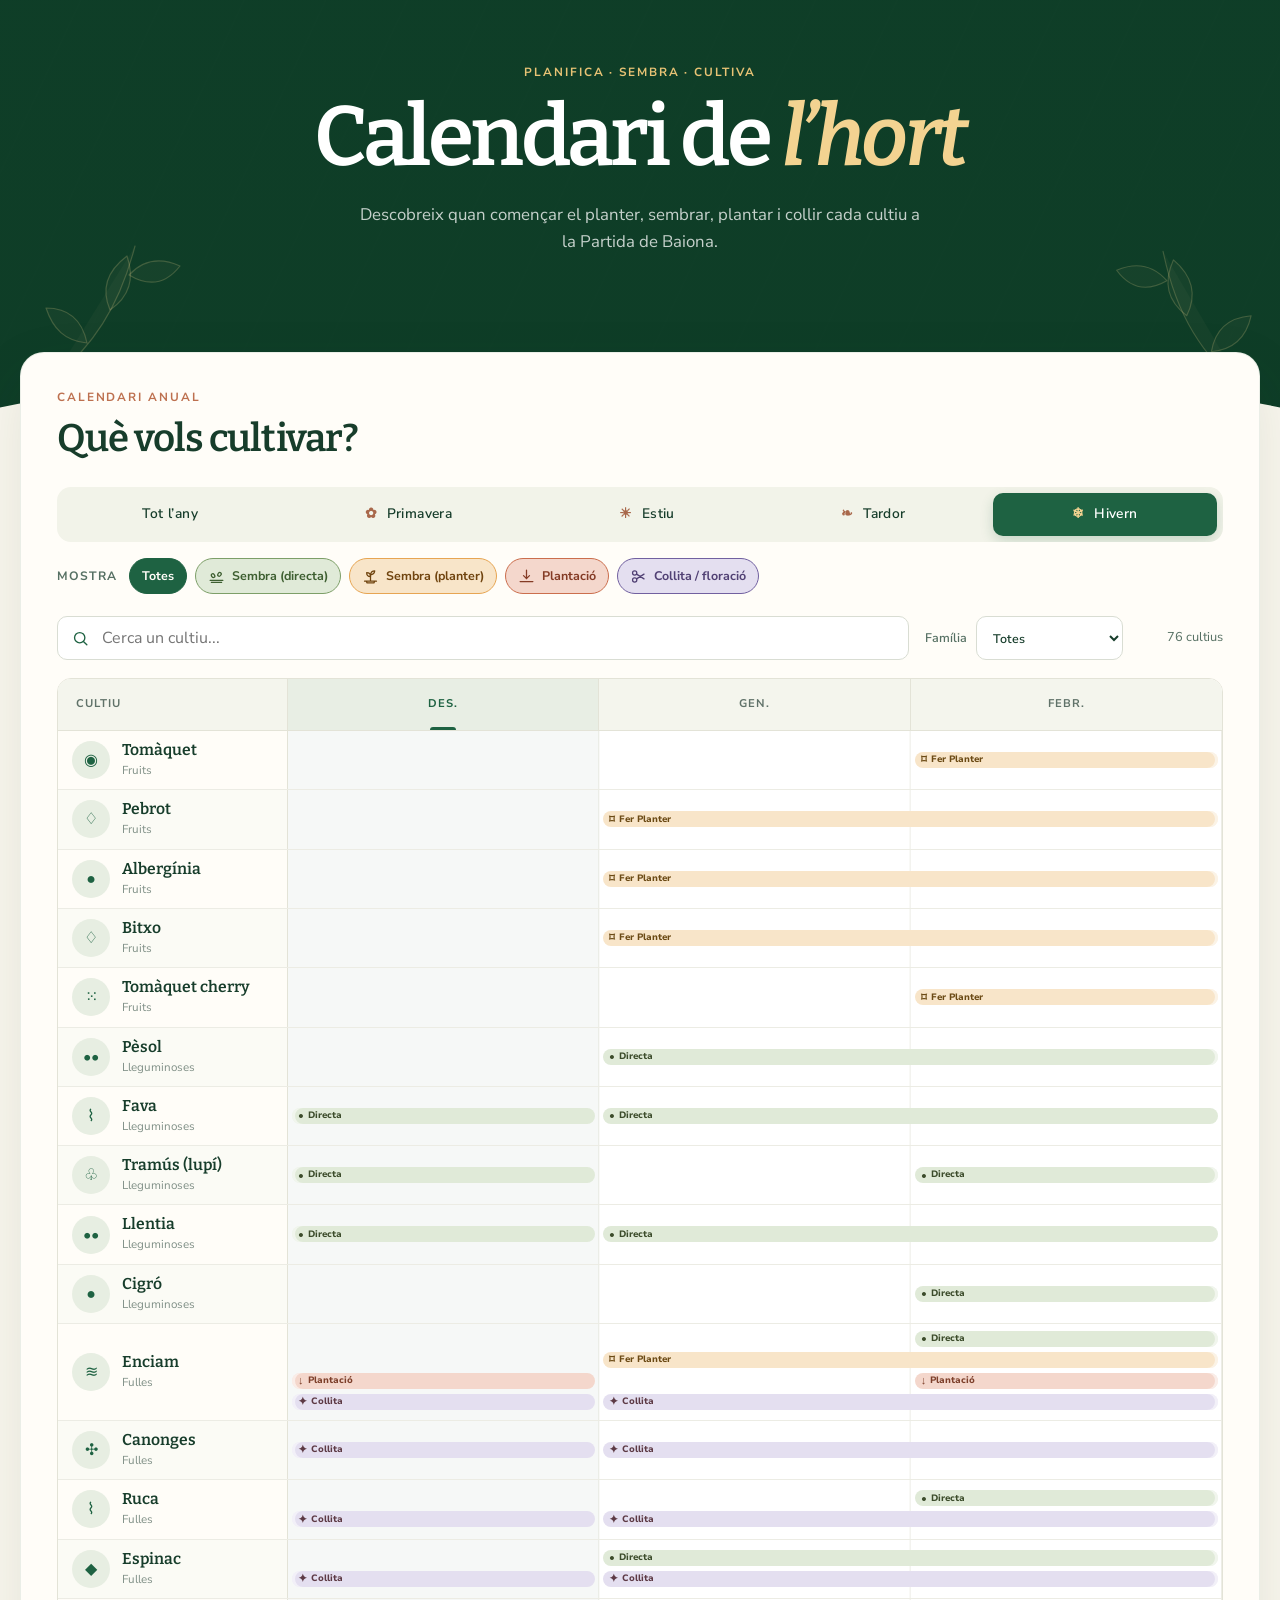
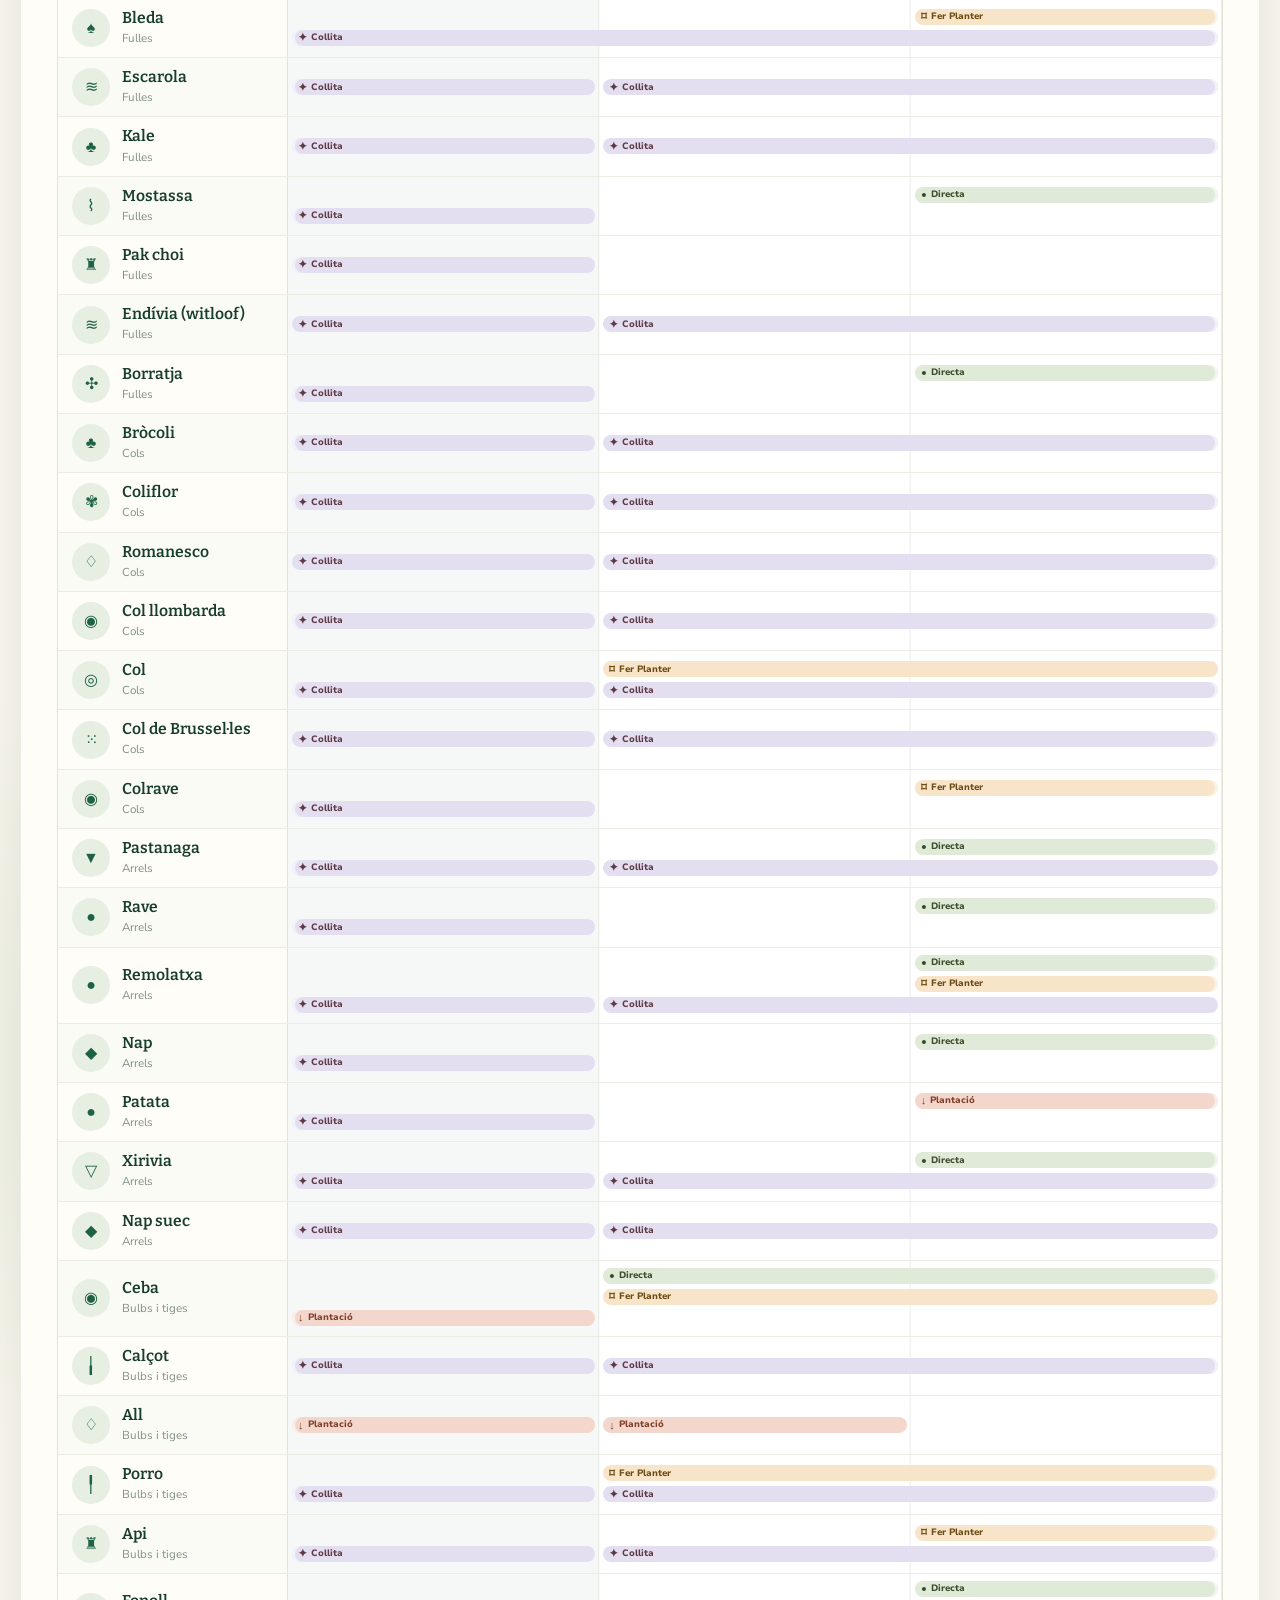
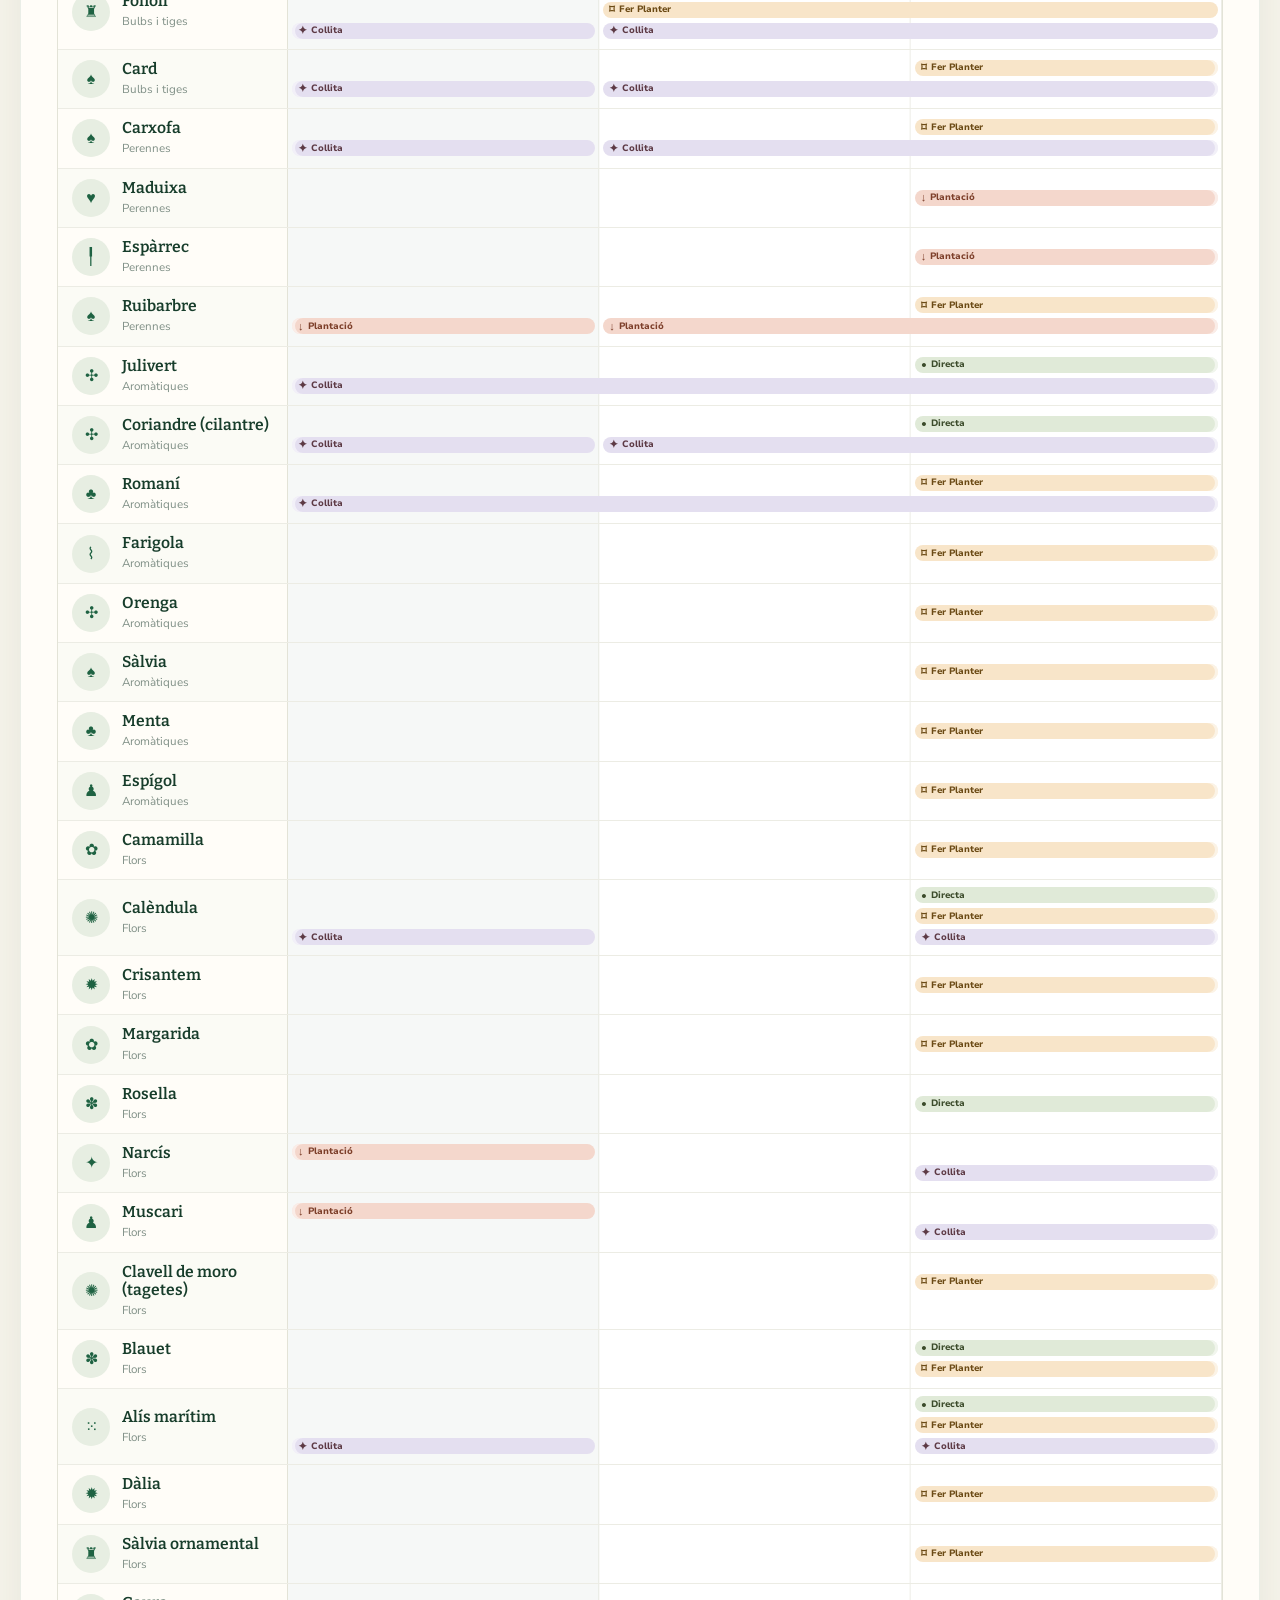
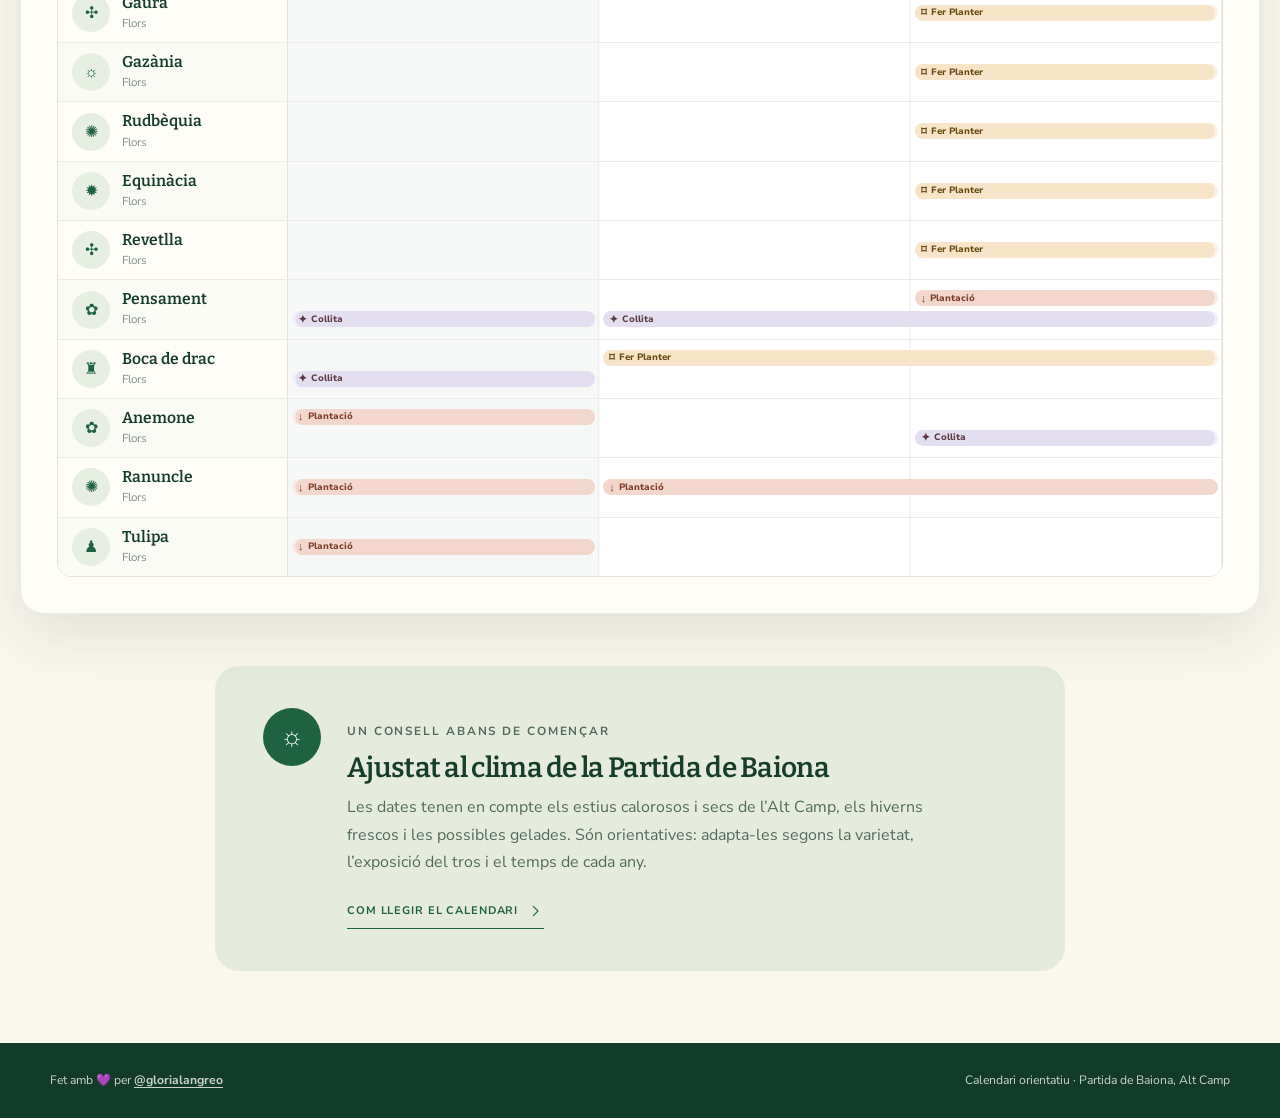
==== arxiu.html @ a0b0c31d "Clarify planting terminology Co-authored-by: Copilot App <223556219+Copilot@users.noreply.github.com" ====
<!doctype html>
<html lang="ca">
  <head>
    <meta charset="UTF-8" />
    <meta name="viewport" content="width=device-width, initial-scale=1.0" />
    <meta
      name="description"
      content="Calendari visual de sembra, planter i trasplantament per a l'hort mediterrani."
    />
    <title>Calendari de l'hort</title>
    <link rel="icon" href="data:image/svg+xml,<svg xmlns=%22http://www.w3.org/2000/svg%22 viewBox=%220 0 32 32%22><text y=%2226%22 font-size=%2228%22>🌱</text></svg>" />
    <link rel="preconnect" href="https://fonts.googleapis.com" />
    <link rel="preconnect" href="https://fonts.gstatic.com" crossorigin />
    <link
      href="https://fonts.googleapis.com/css2?family=Bitter:ital,wght@0,600;0,700;1,600&family=Nunito+Sans:wght@400;500;600;700&display=swap"
      rel="stylesheet"
    />
    <link rel="stylesheet" href="styles.css?v=20260907-37" />
    <link rel="stylesheet" href="theme-original.css?v=20260907-1" />
  </head>
  <body data-theme="original">
    <!--
      Versió verda original del calendari, conservada amb les dades i interaccions actuals.
      Les fulles són SVG inline i tota la resta de la identitat visual es construeix amb CSS.
    -->
    <header class="hero">
      <div class="hero-content">
        <p class="eyebrow">Planifica · sembra · cultiva</p>
        <h1>Calendari de <em>l’hort</em></h1>
        <p class="hero-copy">
          Descobreix quan començar el planter, sembrar, plantar i collir cada cultiu a la Partida de
          Baiona.
        </p>
      </div>

      <svg class="hero-leaf hero-leaf-left" viewBox="0 0 180 160" aria-hidden="true">
        <path d="M14 150C54 117 81 78 97 16" />
        <path d="M49 113C27 111 15 99 8 78c22 0 36 11 41 35Z" />
        <path d="M72 80c-9-21-3-39 17-54 8 23 2 41-17 54Z" />
        <path d="M91 45c14-15 31-18 51-9-14 18-31 21-51 9Z" />
      </svg>
      <svg class="hero-leaf hero-leaf-right" viewBox="0 0 190 170" aria-hidden="true">
        <path d="M180 160C136 124 108 81 94 13" />
        <path d="M145 119c23-2 37-15 42-38-24 2-38 14-42 38Z" />
        <path d="M119 81c11-22 6-42-14-59-11 24-6 44 14 59Z" />
        <path d="M98 44c-14-16-32-20-53-11 14 19 32 23 53 11Z" />
      </svg>
    </header>

    <main>
      <section class="planner" aria-labelledby="plannerTitle">
        <div class="planner-heading">
          <div>
            <p class="section-kicker">Calendari anual</p>
            <h2 id="plannerTitle">Què vols cultivar?</h2>
          </div>
        </div>

        <div class="season-tabs" role="group" aria-label="Filtra per estació">
          <button class="season-tab" type="button" data-season="all">Tot l’any</button>
          <button class="season-tab" type="button" data-season="spring">
            <span aria-hidden="true">✿</span> Primavera
          </button>
          <button class="season-tab" type="button" data-season="summer">
            <span aria-hidden="true">☀</span> Estiu
          </button>
          <button class="season-tab" type="button" data-season="autumn">
            <span aria-hidden="true">❧</span> Tardor
          </button>
          <button class="season-tab" type="button" data-season="winter">
            <span aria-hidden="true">❄</span> Hivern
          </button>
        </div>

        <div class="action-filter-bar">
          <span class="action-filter-title">Mostra</span>
          <div class="action-filters" role="group" aria-label="Filtra per tasca">
            <button class="action-filter all active" type="button" data-action="all" aria-pressed="true">
              Totes
            </button>
            <button class="action-filter direct active" type="button" data-action="direct" aria-pressed="true">
              <svg viewBox="0 0 20 20" aria-hidden="true">
                <path d="M2.5 14.5h15M4 17h12" />
                <ellipse cx="6" cy="9" rx="1.8" ry="2.4" transform="rotate(-35 6 9)" />
                <ellipse cx="13.5" cy="7.5" rx="1.8" ry="2.4" transform="rotate(35 13.5 7.5)" />
              </svg>
              <span class="action-label-full">Sembra (directa)</span>
              <span class="action-label-short">Directa</span>
            </button>
            <button class="action-filter seedbed active" type="button" data-action="seedbed" aria-pressed="true">
              <svg viewBox="0 0 20 20" aria-hidden="true">
                <path d="M3 15.5h14M5 15.5l1 2h8l1-2M10 15V8" />
                <path d="M10 10c-3 0-4.5-1.5-4.5-4.5C8.5 5.5 10 7 10 10ZM10 8c.5-3 2-4.5 5-4.5-.5 3-2 4.5-5 4.5Z" />
              </svg>
              <span class="action-label-full">Sembra (planter)</span>
              <span class="action-label-short">Fer Planter</span>
            </button>
            <button class="action-filter planting active" type="button" data-action="planting" aria-pressed="true">
              <svg viewBox="0 0 20 20" aria-hidden="true">
                <path d="M10 2.5v10M6.5 9l3.5 3.5L13.5 9M2.5 16h15" />
              </svg>
              <span class="action-label-full">Plantació</span>
              <span class="action-label-short">Plantació</span>
            </button>
            <button class="action-filter harvest active" type="button" data-action="harvest" aria-pressed="true">
              <svg viewBox="0 0 20 20" aria-hidden="true">
                <circle cx="5.5" cy="6" r="2.5" />
                <circle cx="5.5" cy="14" r="2.5" />
                <path d="m7.7 7.2 8.8 5.6M7.7 12.8l8.8-5.6" />
              </svg>
              <span class="action-label-full">Collita / floració</span>
              <span class="action-label-short">Collita</span>
            </button>
          </div>
        </div>

        <div class="toolbar">
          <label class="search-box" for="cropSearch">
            <svg viewBox="0 0 24 24" aria-hidden="true">
              <circle cx="11" cy="11" r="6.5" />
              <path d="m16 16 4 4" />
            </svg>
            <span class="sr-only">Cerca un cultiu</span>
            <input id="cropSearch" type="search" placeholder="Cerca un cultiu..." autocomplete="off" />
          </label>

          <label class="category-filter" for="categorySelect">
            <span>Família</span>
            <select id="categorySelect">
              <option value="all">Totes</option>
            </select>
          </label>

          <p class="result-count" id="resultCount" aria-live="polite"></p>
        </div>

        <div class="gantt-shell">
          <div class="gantt-scroll" id="ganttScroll" tabindex="0" aria-label="Calendari de cultius">
            <div class="gantt" id="gantt">
              <div class="gantt-header">
                <div class="crop-column-title">Cultiu</div>
                <div class="months" id="monthsHeader"></div>
              </div>
              <div id="cropRows"></div>
            </div>
          </div>
          <div class="scroll-hint" id="scrollHint" aria-hidden="true" hidden>
            <span>Desplaça per veure tot l’any</span>
            <span>→</span>
          </div>
        </div>

        <div class="empty-state" id="emptyState" hidden>
          <span aria-hidden="true">🌱</span>
          <h3>No hem trobat cap cultiu</h3>
          <p>Prova una altra cerca o canvia els filtres.</p>
        </div>
      </section>

      <aside class="tip-card">
        <div class="tip-icon" aria-hidden="true">☼</div>
        <div class="tip-copy">
          <p class="section-kicker">Un consell abans de començar</p>
          <h2>Ajustat al clima de la Partida de Baiona</h2>
          <p>
            Les dates tenen en compte els estius calorosos i secs de l’Alt Camp, els hiverns
            frescos i les possibles gelades. Són orientatives: adapta-les segons la varietat,
            l’exposició del tros i el temps de cada any.
          </p>
          <button
            class="help-button"
            id="helpButton"
            type="button"
            aria-haspopup="dialog"
            aria-controls="helpPanel"
          >
            Com llegir el calendari
            <svg viewBox="0 0 24 24" aria-hidden="true">
              <path d="m8 5 7 7-7 7" />
            </svg>
          </button>
        </div>
      </aside>

      <dialog class="help-dialog" id="helpPanel" aria-labelledby="helpTitle">
        <button class="dialog-close" id="closeHelp" type="button" aria-label="Tanca">×</button>
        <h2 id="helpTitle">Quatre moments, un hort ple de vida</h2>
        <div class="help-steps">
          <div>
            <span class="step-number direct">1</span>
            <h3>Sembra (directa)</h3>
            <p>Sembres la llavor directament al lloc definitiu.</p>
          </div>
          <div>
            <span class="step-number seedbed">2</span>
            <h3>Sembra (planter)</h3>
            <p>Sembres la llavor en safata, test, alvèol, etc. per trasplantar-la després.</p>
          </div>
          <div>
            <span class="step-number planting">3</span>
            <h3>Plantació</h3>
            <p>Plantes una planta o plançó, sigui comprat o que vingui del teu propi planter.</p>
          </div>
          <div>
            <span class="step-number harvest">4</span>
            <h3>Collita / floració</h3>
            <p>Recull els fruits, fulles o arrels; en les plantes ornamentals indica la floració.</p>
          </div>
        </div>
        <p class="dialog-note">
          Pots passar el cursor per damunt de qualsevol franja per veure’n les dates.
        </p>
      </dialog>
    </main>

    <footer>
      <span>
        Fet amb 💜 per
        <a href="https://github.com/glorialangreo">@glorialangreo</a>
      </span>
      <span>Calendari orientatiu · Partida de Baiona, Alt Camp</span>
    </footer>

    <script src="app.js?v=20260907-9"></script>
  </body>
</html>
---- styles.css ----
:root {
  --ink: #2f3a2c;
  --ink-soft: #6d7362;
  --cream: #f4ede0;
  --paper: #f4ede0;
  --paper-deep: #e9e0cf;
  --line: #cfc4ac;
  --line-soft: #ded5c1;
  --green: #40573f;
  --green-dark: #27381f;
  --burgundy: #7b3f43;
  --ochre: #a77e3e;
  --sage: #7d8b6b;
  --font-editorial: "Newsreader", "Iowan Old Style", "Palatino Linotype", Georgia, serif;
  --font-functional: "Source Sans 3", "Segoe UI", Arial, sans-serif;
  --seedbed: #b3813f;
  --seedbed-soft: #e7d6b3;
  --direct: #6f8055;
  --direct-soft: #d3dbbe;
  --planting: #a15b45;
  --planting-soft: #e3c6b5;
  --harvest: #77505d;
  --harvest-soft: #dcc6c9;
  --crop-column: 230px;
  --month-column: 70px;
}

* {
  box-sizing: border-box;
}

html {
  scroll-behavior: smooth;
}

body {
  overflow-x: clip;
  margin: 0;
  color: var(--ink);
  background: var(--cream);
  font-family: var(--font-functional);
  font-size: 1rem;
  line-height: 1.5;
  -webkit-font-smoothing: antialiased;
}

button,
input,
select {
  font: inherit;
}

button {
  color: inherit;
}

.sr-only {
  position: absolute;
  width: 1px;
  height: 1px;
  padding: 0;
  margin: -1px;
  overflow: hidden;
  clip: rect(0, 0, 0, 0);
  white-space: nowrap;
  border: 0;
}

.hero {
  position: relative;
  height: clamp(240px, 24vw, 340px);
  overflow: hidden;
  color: var(--ink);
  background: var(--paper);
  border-bottom: 1px solid var(--line);
}

.hero-content {
  position: absolute;
  top: 50%;
  left: 50%;
  z-index: 2;
  width: min(calc(100% - 40px), 820px);
  text-align: center;
  transform: translate(-50%, -50%);
}

.help-button {
  display: inline-flex;
  gap: 10px;
  align-items: center;
  margin-top: 24px;
  padding: 9px 0;
  color: var(--green);
  font-size: clamp(0.64rem, 0.86vw, 0.84rem);
  font-weight: 700;
  letter-spacing: 0.08em;
  text-transform: uppercase;
  cursor: pointer;
  background: none;
  border: 0;
  border-bottom: 1px solid currentColor;
}

.help-button:hover {
  color: var(--burgundy);
}

.help-button svg {
  width: 16px;
  fill: none;
  stroke: currentColor;
  stroke-linecap: round;
  stroke-linejoin: round;
  stroke-width: 1.6;
  transition: transform 180ms ease-out;
}

.help-button:hover svg {
  transform: translateX(3px);
}

.hero h1 {
  margin: 0;
  font-family: var(--font-editorial);
  font-size: clamp(3rem, 6vw, 5.5rem);
  font-weight: 400;
  font-optical-sizing: auto;
  letter-spacing: -0.035em;
  line-height: 0.96;
  white-space: nowrap;
}

.hero h1 em {
  color: var(--burgundy);
  font-weight: 400;
}


main {
  --gutter: 20px;
  width: min(1240px, calc(100% - var(--gutter) * 2));
  margin: 0 auto;
}

.planner {
  padding: 24px 0 38px;
}

.planner h2,
.tip-card h2,
.help-dialog h2 {
  margin: 0;
  font-family: var(--font-editorial);
  font-size: clamp(2.4rem, 4.2vw, 3.75rem);
  font-weight: 400;
  font-optical-sizing: auto;
  letter-spacing: -0.03em;
  line-height: 0.98;
  text-wrap: balance;
}

.action-filter-bar {
  display: flex;
  gap: 12px;
  align-items: center;
  margin-top: 16px;
}

.action-filter-title {
  color: var(--ink-soft);
  font-size: 0.76rem;
  font-weight: 700;
  letter-spacing: 0.08em;
  text-transform: uppercase;
}

.action-filters {
  display: flex;
  flex-wrap: wrap;
  gap: 8px;
}

.action-filter {
  display: inline-flex;
  gap: 7px;
  align-items: center;
  min-height: 36px;
  padding: 7px 12px;
  color: var(--ink-soft);
  font-size: 0.78rem;
  font-weight: 700;
  cursor: pointer;
  background: transparent;
  border: 1px solid var(--line);
  border-radius: 0;
  transition:
    color 160ms ease,
    background 160ms ease,
    border-color 160ms ease,
    box-shadow 160ms ease;
}

.action-filter:hover {
  border-color: var(--green);
}

.action-filter:focus-visible {
  outline: 3px solid rgba(61, 91, 66, 0.22);
  outline-offset: 2px;
}

.action-filter svg {
  width: 17px;
  height: 17px;
  fill: none;
  stroke: currentColor;
  stroke-linecap: round;
  stroke-linejoin: round;
  stroke-width: 1.5;
}

.action-filter.all.active {
  color: var(--paper);
  background: var(--green);
  border-color: var(--green);
}

.action-filter.seedbed.active {
  color: #70440f;
  background: var(--seedbed-soft);
  border-color: var(--seedbed);
}

.action-filter.direct.active {
  color: #3e5f31;
  background: var(--direct-soft);
  border-color: var(--direct);
}

.action-filter.planting.active {
  color: #843b25;
  background: var(--planting-soft);
  border-color: var(--planting);
}

.action-filter.harvest.active {
  color: #514174;
  background: var(--harvest-soft);
  border-color: var(--harvest);
}

.action-label-short {
  display: none;
}

.step-number.seedbed {
  background: var(--seedbed);
}

.step-number.direct {
  background: var(--direct);
}

.step-number.planting {
  background: var(--planting);
}

.step-number.harvest {
  background: var(--harvest);
}

.season-tabs {
  display: flex;
  gap: 28px;
  padding: 0;
  margin-top: 0;
  overflow-x: auto;
  border-bottom: 1px solid var(--line);
  scrollbar-width: none;
}

.season-tabs::-webkit-scrollbar {
  display: none;
}

.season-tab {
  flex: 0 0 max-content;
  min-width: 0;
  padding: 12px 0 13px;
  font-size: 0.86rem;
  font-weight: 600;
  cursor: pointer;
  background: transparent;
  letter-spacing: 0.03em;
  border: 0;
  border-bottom: 2px solid transparent;
  transition:
    color 160ms ease,
    border-color 160ms ease;
}

.season-tab span {
  margin-right: 5px;
  color: var(--burgundy);
}

.season-tab:hover {
  color: var(--burgundy);
}

.season-tab.active {
  color: var(--green-dark);
  background: transparent;
  border-bottom-color: var(--green);
}

.season-tab.active span {
  color: var(--burgundy);
}

.toolbar {
  display: grid;
  grid-template-columns: minmax(240px, 1fr) auto auto;
  gap: 16px;
  align-items: center;
  margin-top: 22px;
}

.search-box {
  position: relative;
  display: flex;
  align-items: center;
}

.search-box svg {
  position: absolute;
  left: 14px;
  width: 19px;
  fill: none;
  stroke: var(--green);
  stroke-linecap: round;
  stroke-width: 1.7;
  pointer-events: none;
}

.search-box input,
.category-filter select {
  width: 100%;
  height: 44px;
  color: var(--ink);
  background: var(--paper);
  border: 1px solid var(--line);
  border-radius: 1px;
  outline: none;
}

.search-box input {
  padding: 0 16px 0 44px;
}

.search-box input:focus,
.category-filter select:focus {
  border-color: var(--green);
  box-shadow: 0 0 0 3px rgba(61, 91, 66, 0.14);
}

.category-filter {
  display: flex;
  gap: 9px;
  align-items: center;
  color: var(--ink-soft);
  font-size: 0.78rem;
  font-weight: 600;
}

.category-filter select {
  min-width: 130px;
  padding: 0 34px 0 12px;
}

.result-count {
  min-width: 84px;
  margin: 0;
  color: var(--ink-soft);
  font-size: 0.8rem;
  text-align: right;
}

.gantt-shell {
  margin-top: 18px;
  overflow: hidden;
  border: 1px solid var(--line);
}

.gantt-scroll {
  overflow-x: auto;
  background: var(--paper);
  outline: none;
}

.gantt {
  min-width: calc(var(--crop-column) + var(--month-column) * var(--visible-months));
}

.gantt-header,
.crop-row {
  display: grid;
  grid-template-columns:
    var(--crop-column)
    minmax(calc(var(--month-column) * var(--visible-months)), 1fr);
}

.gantt-header {
  position: sticky;
  top: 0;
  z-index: 5;
  min-height: 52px;
  color: var(--green-dark);
  background: #ded6bd;
  border-bottom: 1px solid var(--line);
  font-size: 0.7rem;
  font-weight: 700;
  letter-spacing: 0.09em;
  text-transform: uppercase;
}

.crop-column-title {
  position: sticky;
  left: 0;
  z-index: 7;
  display: flex;
  align-items: center;
  padding: 0 18px;
  background: #ded6bd;
  border-right: 1px solid var(--line);
}

.months {
  display: grid;
  grid-template-columns: repeat(var(--visible-months), minmax(var(--month-column), 1fr));
}

.month-label {
  position: relative;
  display: grid;
  border-right: 1px solid var(--line);
  place-items: center;
}

.month-label:last-child {
  border-right: 0;
}

.month-label.current {
  color: var(--green);
  background: rgba(125, 139, 107, 0.22);
}

.month-label.current::after {
  position: absolute;
  bottom: 0;
  width: 26px;
  height: 3px;
  content: "";
  background: var(--green);
  border-radius: 0;
}

.crop-row {
  min-height: 58px;
  border-bottom: 1px solid rgba(183, 170, 136, 0.52);
}

.crop-row:last-child {
  border-bottom: 0;
}

.crop-meta {
  position: sticky;
  left: 0;
  z-index: 3;
  display: flex;
  gap: 12px;
  align-items: center;
  padding: 10px 14px;
  background: var(--paper);
  border-right: 1px solid var(--line);
}

.crop-row:nth-child(even) .crop-meta {
  background: #eee7d5;
}

.crop-icon {
  display: block;
  flex: 0 0 auto;
  width: 24px;
  height: auto;
  color: var(--burgundy);
  font-size: 1rem;
  text-align: center;
}

.crop-name {
  display: block;
  margin-bottom: 3px;
  color: var(--ink);
  font-family: var(--font-functional);
  font-size: 1rem;
  font-weight: 600;
  line-height: 1.15;
}

.crop-category {
  display: block;
  color: #777866;
  font-size: 0.72rem;
  font-style: italic;
}

.timeline {
  position: relative;
  display: grid;
  min-height: calc(12px + var(--lane-count, 1) * 21px);
  background-image: url("data:image/svg+xml,%3Csvg xmlns='http://www.w3.org/2000/svg' width='100' height='2' viewBox='0 0 100 2'%3E%3Cpath d='M99.5 0v2' stroke='%23cfc4ac' stroke-opacity='.52'/%3E%3C/svg%3E");
  background-size: calc(100% / var(--visible-months)) 100%;
}

.month-highlight {
  position: absolute;
  top: 0;
  bottom: 0;
  left: calc((var(--position) - 1) * 100% / var(--visible-months));
  width: calc(100% / var(--visible-months));
  pointer-events: none;
  content: "";
  background: rgba(61, 91, 66, 0.07);
}

.period {
  position: absolute;
  z-index: 1;
  display: flex;
  gap: 4px;
  align-items: center;
  top: calc(var(--lane-offset, 7px) + var(--lane) * 21px);
  left: calc((var(--start) - 1) * 100% / var(--visible-months) + 4px);
  width: calc((var(--end) - var(--start) + 1) * 100% / var(--visible-months) - 8px);
  height: 16px;
  padding: 0 6px;
  overflow: hidden;
  font-size: 0.58rem;
  font-weight: 800;
  line-height: 1;
  white-space: nowrap;
  cursor: help;
  border: 1px solid;
  border-radius: 0;
  transition:
    filter 140ms ease,
    transform 140ms ease;
}

.period:hover,
.period:focus-visible,
.period.is-active {
  z-index: 2;
  filter: saturate(1.15) brightness(0.96);
  outline: 2px solid var(--paper);
  box-shadow: 0 0 0 3px currentColor;
  transform: scaleY(1.18);
}

.period-tooltip {
  position: fixed;
  z-index: 1000;
  max-width: min(260px, calc(100vw - 20px));
  padding: 8px 10px;
  color: var(--light, var(--paper));
  font-size: 0.78rem;
  font-weight: 700;
  line-height: 1.25;
  pointer-events: none;
  background: var(--green-dark);
  border: 2px solid var(--paper);
  box-shadow: 4px 4px 0 var(--burgundy);
}

.period-tooltip[hidden] {
  display: none;
}

.period.seedbed {
  color: #6b4a15;
  background: var(--seedbed-soft);
  border-color: var(--seedbed);
}

.period.direct {
  color: #3c4c2b;
  background: var(--direct-soft);
  border-color: var(--direct);
}

.period.planting {
  color: #7d3f2a;
  background: var(--planting-soft);
  border-color: var(--planting);
}

.period.harvest {
  color: #5d3a45;
  background: var(--harvest-soft);
  border-color: var(--harvest);
}

.period.continues-before {
  border-top-left-radius: 2px;
  border-bottom-left-radius: 2px;
  box-shadow: inset 3px 0 rgba(255, 255, 255, 0.55);
}

.period.continues-after {
  border-top-right-radius: 2px;
  border-bottom-right-radius: 2px;
  box-shadow: inset -3px 0 rgba(255, 255, 255, 0.55);
}

.period.continues-before.continues-after {
  box-shadow:
    inset 3px 0 rgba(255, 255, 255, 0.55),
    inset -3px 0 rgba(255, 255, 255, 0.55);
}

.period-symbol {
  flex: 0 0 auto;
  font-size: 0.7rem;
}

.period-label {
  overflow: hidden;
  text-overflow: ellipsis;
}

.scroll-hint {
  display: none;
  justify-content: space-between;
  padding: 8px 14px;
  color: var(--ink-soft);
  font-size: 0.72rem;
  background: var(--paper-deep);
  border-top: 1px solid var(--line);
}

.scroll-hint[hidden] {
  display: none;
}

.empty-state {
  padding: 52px 20px;
  text-align: center;
}

.empty-state span {
  font-size: 2.4rem;
}

.empty-state h3 {
  margin: 14px 0 6px;
  font-family: var(--font-editorial);
  font-size: 1.55rem;
  font-weight: 500;
}

.empty-state p {
  margin: 0;
  color: var(--ink-soft);
}

.tip-card {
  display: grid;
  grid-template-columns: minmax(0, 1fr);
  align-items: center;
  padding: 32px 0;
  margin: 20px auto 36px;
  border-top: 1px solid var(--line);
  border-bottom: 1px solid var(--line);
}

.tip-copy {
  max-width: 760px;
}

.tip-card h2 {
  max-width: 15ch;
  font-size: clamp(2.25rem, 4vw, 3.5rem);
}

.tip-card p {
  max-width: 60ch;
  margin: 22px 0 0;
  color: var(--ink-soft);
  line-height: 1.7;
}

footer {
  display: flex;
  gap: 20px;
  justify-content: space-between;
  padding: 28px max(24px, calc((100% - 1180px) / 2));
  color: #e4dcc6;
  font-size: 0.76rem;
  background: var(--green-dark);
  border-top: 1px solid #a9a37f;
}

footer a {
  color: inherit;
  font-weight: 700;
  text-underline-offset: 3px;
}

footer a:hover {
  color: #fff;
}

.help-dialog {
  width: min(680px, calc(100% - 32px));
  max-height: calc(100dvh - 48px);
  padding: 42px;
  color: var(--ink);
  background: var(--paper);
  border: 1px solid var(--line);
  overflow-y: auto;
}

.help-dialog::backdrop {
  background: rgb(30 38 28 / 55%);
}

.dialog-close {
  position: absolute;
  top: 18px;
  right: 20px;
  width: 34px;
  height: 34px;
  font-size: 1.5rem;
  cursor: pointer;
  background: transparent;
  border: 0;
}

.help-steps {
  display: grid;
  grid-template-columns: repeat(4, 1fr);
  gap: 14px;
  margin-top: 28px;
}

.help-steps > div {
  padding: 18px 0;
  border-top: 1px solid var(--line);
}

.step-number {
  display: grid;
  width: 27px;
  height: 27px;
  color: #fff;
  font-size: 0.75rem;
  font-weight: 700;
  border-radius: 1px;
  place-items: center;
}

.help-steps h3 {
  margin: 14px 0 7px;
  font-family: var(--font-editorial);
  font-size: 1.35rem;
  font-weight: 500;
  letter-spacing: -0.015em;
}

.help-steps p,
.dialog-note {
  color: var(--ink-soft);
  font-size: 0.82rem;
  line-height: 1.55;
}

.dialog-note {
  margin: 20px 0 0;
}

@media (max-width: 900px) {
  .hero {
    display: block;
    height: clamp(230px, 34vw, 300px);
    padding-top: 0;
  }

  .hero-content {
    position: absolute;
    top: 50%;
    left: 50%;
    width: calc(100% - 40px);
    margin: 0;
    transform: translate(-50%, -50%);
  }

  .hero h1 {
    font-size: clamp(2.8rem, 7vw, 4rem);
  }

}

@media (max-width: 800px) {
  :root {
    --crop-column: 120px;
    --month-column: 56px;
  }

  main {
    --gutter: 12px;
  }

  .planner {
    padding: 20px 0 28px;
  }

  .action-filter-bar {
    display: block;
  }

  .action-filter-title {
    display: block;
    margin-bottom: 8px;
  }

  .toolbar {
    grid-template-columns: 1fr auto;
  }

  .search-box {
    grid-column: 1 / -1;
  }

  .result-count {
    text-align: right;
  }

  .scroll-hint {
    display: flex;
  }

  .crop-meta {
    gap: 0;
    padding: 10px;
  }

  .crop-icon {
    display: none;
  }

  .tip-card {
    padding: 28px 0;
    margin: 20px auto 32px;
  }

  .help-steps {
    grid-template-columns: 1fr;
  }
}

@media (max-width: 520px) {
  .hero {
    height: 240px;
    padding-top: 0;
  }

  .hero h1 {
    font-size: clamp(2.15rem, 9.5vw, 2.7rem);
  }

  .help-dialog {
    width: calc(100% - 24px);
    padding: 38px 20px 24px;
  }

  .category-filter > span {
    display: none;
  }

  .action-filter.all {
    display: none;
  }

  .action-label-full {
    display: none;
  }

  .action-label-short {
    display: inline;
  }

  .tip-card {
    display: block;
    padding: 24px 0;
  }

  footer {
    display: grid;
  }
}

@media (prefers-reduced-motion: reduce) {
  *,
  *::before,
  *::after {
    scroll-behavior: auto !important;
    transition-duration: 0.01ms !important;
  }
}
---- theme-original.css ----
body[data-theme="original"] {
  --ink: #173d2b;
  --ink-soft: #567063;
  --cream: #faf7ee;
  --paper: #fffdf8;
  --paper-deep: #f2f3e9;
  --line: #e3e3d7;
  --line-soft: #d9ddd3;
  --green: #1e6242;
  --green-dark: #123c29;
  --burgundy: #a9684b;
  --ochre: #e8c375;
  --sage: #7d9f68;
  --font-editorial: "Bitter", Georgia, serif;
  --font-functional: "Nunito Sans", "Segoe UI", Arial, sans-serif;
  --seedbed: #e7a552;
  --seedbed-soft: #f8e5c9;
  --direct: #7d9f68;
  --direct-soft: #e0ead8;
  --planting: #cb6e4d;
  --planting-soft: #f4d7cc;
  --harvest: #7160a0;
  --harvest-soft: #e4dff0;
  --shadow: 0 22px 60px rgb(24 61 43 / 11%);
  overflow-x: hidden;
  background:
    radial-gradient(circle at 10% 45%, rgb(201 219 190 / 22%), transparent 24rem),
    var(--cream);
  font-family: var(--font-functional);
}

body[data-theme="original"] .hero {
  min-height: 410px;
  height: auto;
  overflow: hidden;
  color: #fff;
  background:
    linear-gradient(rgb(14 60 38 / 88%), rgb(14 60 38 / 93%)),
    repeating-linear-gradient(115deg, transparent 0 72px, rgb(255 255 255 / 3%) 73px 74px),
    #144c32;
  border: 0;
}

body[data-theme="original"] .hero::after {
  position: absolute;
  right: -7%;
  bottom: -170px;
  left: -7%;
  height: 215px;
  content: "";
  background: var(--cream);
  border-radius: 50% 50% 0 0 / 38% 38% 0 0;
}

body[data-theme="original"] .hero-content {
  position: relative;
  top: auto;
  left: auto;
  z-index: 1;
  width: min(720px, calc(100% - 48px));
  padding: 64px 0 105px;
  margin: 0 auto;
  text-align: center;
  transform: none;
}

body[data-theme="original"] .eyebrow,
body[data-theme="original"] .section-kicker {
  margin: 0 0 13px;
  font-size: 0.74rem;
  font-weight: 700;
  letter-spacing: 0.16em;
  text-transform: uppercase;
}

body[data-theme="original"] .eyebrow {
  color: #e8c375;
}

body[data-theme="original"] .hero h1 {
  color: #fff;
  font-family: var(--font-editorial);
  font-size: clamp(3rem, 7vw, 5.25rem);
  font-weight: 600;
  letter-spacing: -0.04em;
  line-height: 1;
  white-space: normal;
}

body[data-theme="original"] .hero h1 em {
  color: #f3d391;
  font-weight: inherit;
}

body[data-theme="original"] .hero-copy {
  max-width: 570px;
  margin: 22px auto 0;
  color: rgb(255 255 255 / 76%);
  font-size: 1.05rem;
  line-height: 1.65;
}

body[data-theme="original"] .hero-leaf {
  position: absolute;
  z-index: 0;
  width: 180px;
  fill: rgb(245 216 147 / 3%);
  stroke: rgb(238 211 142 / 22%);
  stroke-linecap: round;
  stroke-linejoin: round;
  stroke-width: 1.2;
}

body[data-theme="original"] .hero-leaf-left {
  bottom: 20px;
  left: 3%;
}

body[data-theme="original"] .hero-leaf-right {
  right: 2%;
  bottom: 10px;
}

body[data-theme="original"] main {
  width: min(1240px, calc(100% - 40px));
  margin: -58px auto 0;
}

body[data-theme="original"] .planner {
  position: relative;
  z-index: 3;
  padding: 36px;
  background: var(--paper);
  border: 1px solid rgb(31 91 62 / 9%);
  border-radius: 24px;
  box-shadow: var(--shadow);
}

body[data-theme="original"] .planner-heading {
  display: flex;
  gap: 24px;
  align-items: end;
  justify-content: space-between;
}

body[data-theme="original"] .section-kicker {
  color: #bd704f;
}

body[data-theme="original"] .planner h2,
body[data-theme="original"] .tip-card h2,
body[data-theme="original"] .help-dialog h2 {
  font-size: clamp(1.8rem, 3vw, 2.45rem);
  font-weight: 600;
  letter-spacing: -0.025em;
}

body[data-theme="original"] .season-tabs {
  gap: 8px;
  padding: 6px;
  margin-top: 30px;
  background: #f2f3e9;
  border: 0;
  border-radius: 14px;
}

body[data-theme="original"] .season-tab {
  flex: 1 0 max-content;
  min-width: 116px;
  padding: 11px 16px;
  font-size: 0.86rem;
  border: 0;
  border-radius: 10px;
}

body[data-theme="original"] .season-tab span {
  color: #a9684b;
}

body[data-theme="original"] .season-tab:hover {
  color: inherit;
  background: rgb(255 255 255 / 62%);
}

body[data-theme="original"] .season-tab.active {
  color: #fff;
  background: var(--green);
  box-shadow: 0 5px 13px rgb(30 98 66 / 20%);
}

body[data-theme="original"] .season-tab.active span {
  color: #f3d391;
}

body[data-theme="original"] .action-filter {
  color: var(--ink-soft);
  background: #fff;
  border-color: #d9ddd3;
  border-radius: 999px;
}

body[data-theme="original"] .action-filter:hover {
  color: var(--ink-soft);
  background: #fff;
  border-color: #9eaaa3;
}

body[data-theme="original"] .search-box input,
body[data-theme="original"] .category-filter select {
  height: 44px;
  color: var(--ink);
  background: #fff;
  border-color: #d9ddd3;
  border-radius: 10px;
}

body[data-theme="original"] .search-box input:focus,
body[data-theme="original"] .category-filter select:focus {
  border-color: var(--green);
  box-shadow: 0 0 0 3px rgb(30 98 66 / 12%);
}

body[data-theme="original"] .gantt-shell {
  margin-top: 18px;
  overflow: hidden;
  border-color: var(--line);
  border-radius: 14px;
}

body[data-theme="original"] .gantt-scroll {
  background: #fff;
}

body[data-theme="original"] .gantt-header,
body[data-theme="original"] .crop-column-title {
  color: #607269;
  background: #f4f5ed;
  border-color: var(--line);
}

body[data-theme="original"] .month-label.current {
  color: var(--green);
  background: #e8eee4;
}

body[data-theme="original"] .month-label.current::after {
  background: var(--green);
  border-radius: 3px 3px 0 0;
}

body[data-theme="original"] .crop-row {
  border-bottom-color: #ecece4;
}

body[data-theme="original"] .crop-meta {
  background: var(--paper);
  border-color: var(--line);
}

body[data-theme="original"] .crop-row:nth-child(even) .crop-meta {
  background: #fbfbf5;
}

body[data-theme="original"] .crop-icon {
  display: grid;
  width: 38px;
  height: 38px;
  color: var(--green);
  background: #e7eee2;
  border-radius: 50%;
  place-items: center;
}

body[data-theme="original"] .crop-name {
  font-family: var(--font-editorial);
  font-size: 0.98rem;
}

body[data-theme="original"] .crop-category {
  color: #809087;
  font-style: normal;
}

body[data-theme="original"] .timeline {
  background-image: linear-gradient(to right, transparent calc(100% - 1px), #edede6 0);
}

body[data-theme="original"] .month-highlight {
  background: rgb(46 104 70 / 4.5%);
}

body[data-theme="original"] .period {
  border: 0;
  border-radius: 8px;
}

body[data-theme="original"] .period:focus-visible,
body[data-theme="original"] .period:hover,
body[data-theme="original"] .period.is-active {
  outline-color: #fff;
}

body[data-theme="original"] .tip-card {
  grid-template-columns: auto minmax(0, 1fr);
  gap: 26px;
  align-items: start;
  max-width: 850px;
  padding: 42px 48px;
  margin: 52px auto 72px;
  background: #e6ecdd;
  border: 0;
  border-radius: 24px;
}

body[data-theme="original"] .tip-icon {
  display: grid;
  width: 58px;
  height: 58px;
  color: #fff;
  font-size: 1.6rem;
  background: var(--green);
  border-radius: 50%;
  place-items: center;
}

body[data-theme="original"] .tip-copy {
  max-width: none;
}

body[data-theme="original"] .tip-card h2 {
  max-width: none;
  font-size: 1.75rem;
}

body[data-theme="original"] .tip-card p {
  margin-top: 13px;
  color: #526b5e;
  line-height: 1.7;
}

body[data-theme="original"] .help-button {
  margin-top: 18px;
  color: var(--green);
}

body[data-theme="original"] footer {
  color: #c9d4cc;
  background: var(--green-dark);
  border: 0;
}

body[data-theme="original"] .help-dialog {
  color: var(--ink);
  background: var(--paper);
  border: 0;
  border-radius: 22px;
  box-shadow: 0 30px 90px rgb(4 34 20 / 28%);
}

body[data-theme="original"] .help-dialog::backdrop {
  background: rgb(7 37 23 / 66%);
  backdrop-filter: blur(3px);
}

body[data-theme="original"] .dialog-close {
  background: #eff1e9;
  border-radius: 50%;
}

body[data-theme="original"] .help-steps > div {
  padding: 18px;
  background: #f5f5ee;
  border: 0;
  border-radius: 14px;
}

body[data-theme="original"] .step-number {
  border-radius: 50%;
}

@media (max-width: 800px) {
  body[data-theme="original"] .hero {
    min-height: 380px;
  }

  body[data-theme="original"] .hero-content {
    width: calc(100% - 32px);
    padding: 52px 0 105px;
  }

  body[data-theme="original"] .hero-leaf {
    opacity: 0.5;
  }

  body[data-theme="original"] main {
    width: min(100% - 24px, 1240px);
  }

  body[data-theme="original"] .planner {
    padding: 24px 18px;
    border-radius: 18px;
  }

  body[data-theme="original"] .planner-heading {
    display: block;
  }

  body[data-theme="original"] .season-tabs {
    gap: 2px;
    overflow: visible;
    padding: 5px;
  }

  body[data-theme="original"] .season-tab {
    min-width: 0;
    padding: 10px 4px;
    font-size: 0.7rem;
  }

  body[data-theme="original"] .action-filter-bar {
    gap: 10px;
    align-items: center;
  }

  body[data-theme="original"] .action-filters {
    flex: 1;
    flex-wrap: nowrap;
    gap: 4px;
  }

  body[data-theme="original"] .action-filter {
    flex: 1 1 auto;
    gap: 4px;
    justify-content: center;
    min-width: 0;
    padding: 8px 6px;
    font-size: 0.66rem;
    white-space: nowrap;
  }

  body[data-theme="original"] .action-filter svg {
    width: 14px;
    height: 14px;
  }

  body[data-theme="original"] .tip-card {
    padding: 30px 24px;
    margin: 36px auto 52px;
  }
}

@media (max-width: 520px) {
  body[data-theme="original"] .hero h1 {
    font-size: clamp(2.75rem, 13vw, 4rem);
  }

  body[data-theme="original"] .hero-copy {
    font-size: 0.94rem;
  }

  body[data-theme="original"] .tip-card {
    display: block;
  }

  body[data-theme="original"] .tip-icon {
    margin-bottom: 18px;
  }
}

@media (max-width: 360px) {
  body[data-theme="original"] .planner {
    padding-right: 14px;
    padding-left: 14px;
  }

  body[data-theme="original"] .season-tab {
    font-size: 0.66rem;
  }

  body[data-theme="original"] .season-tab span,
  body[data-theme="original"] .action-filter svg {
    display: none;
  }

  body[data-theme="original"] .action-filter {
    padding-right: 3px;
    padding-left: 3px;
    font-size: 0.61rem;
  }
}
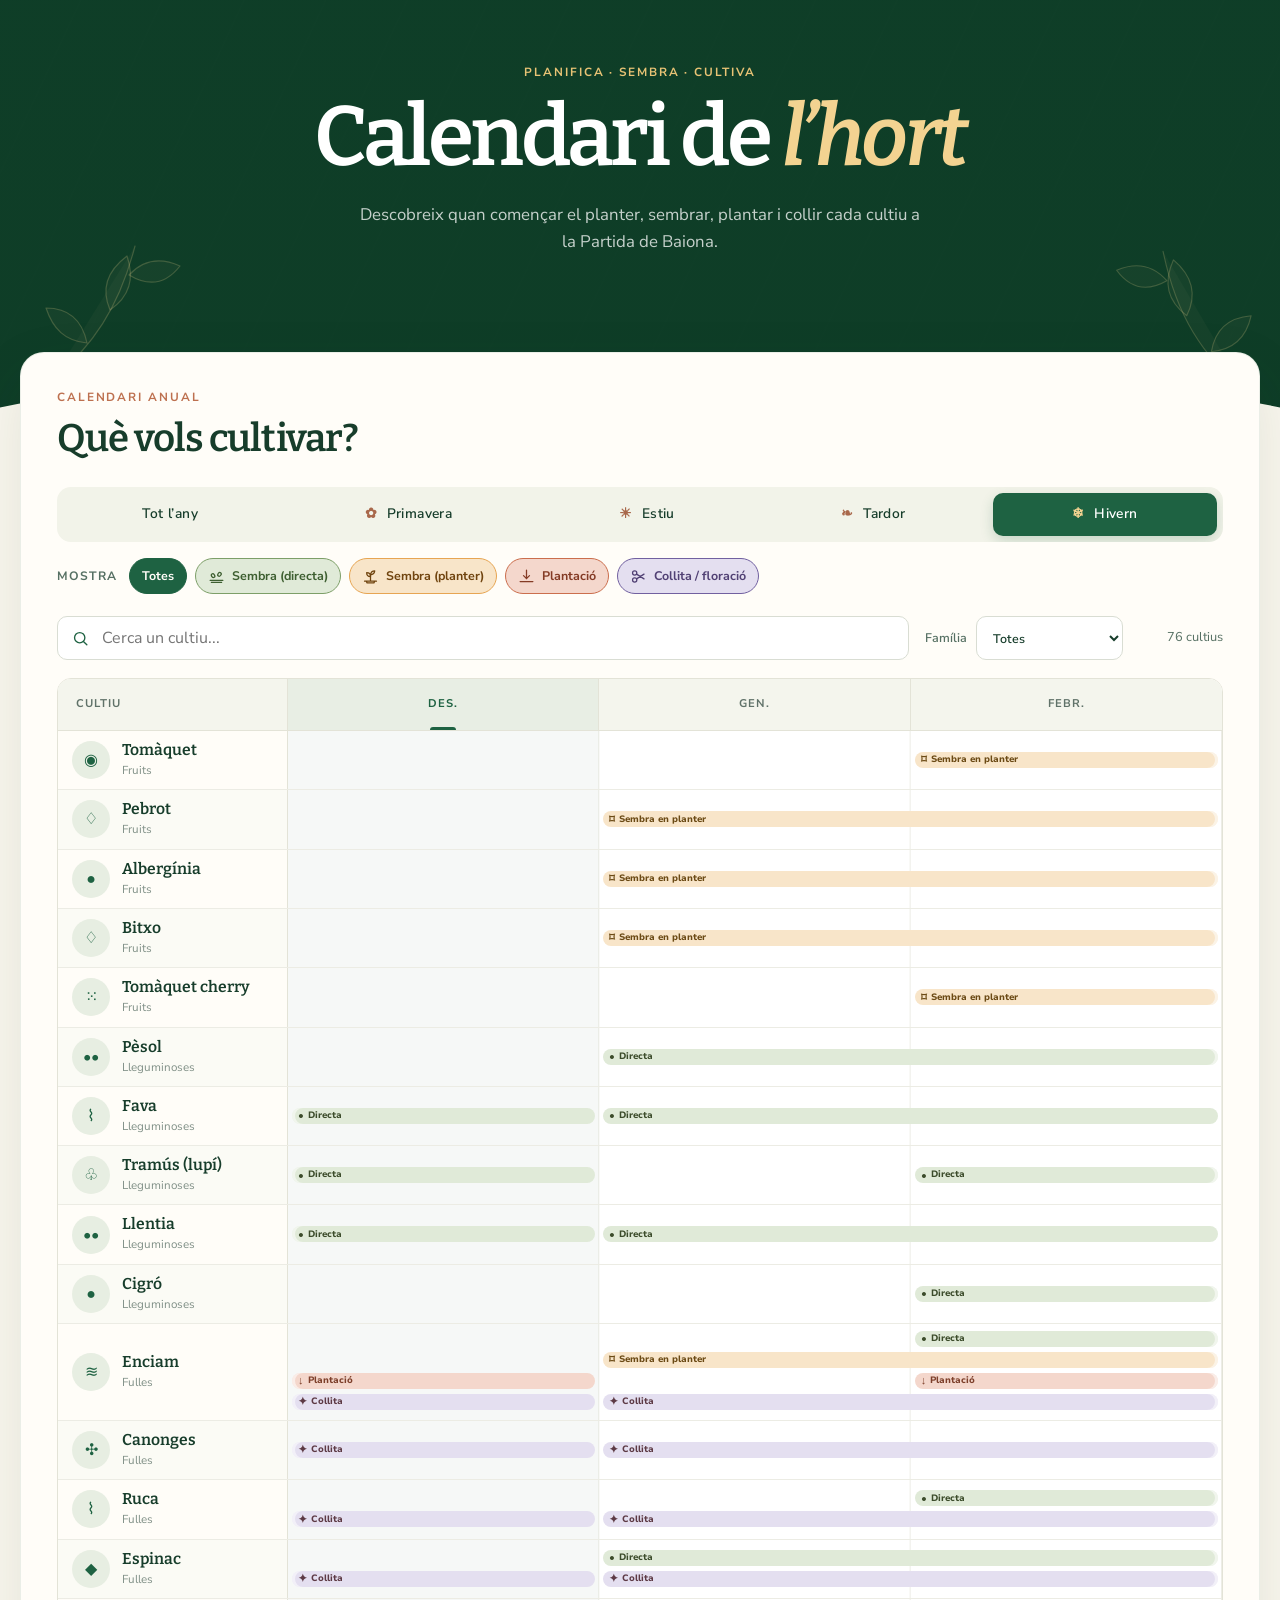
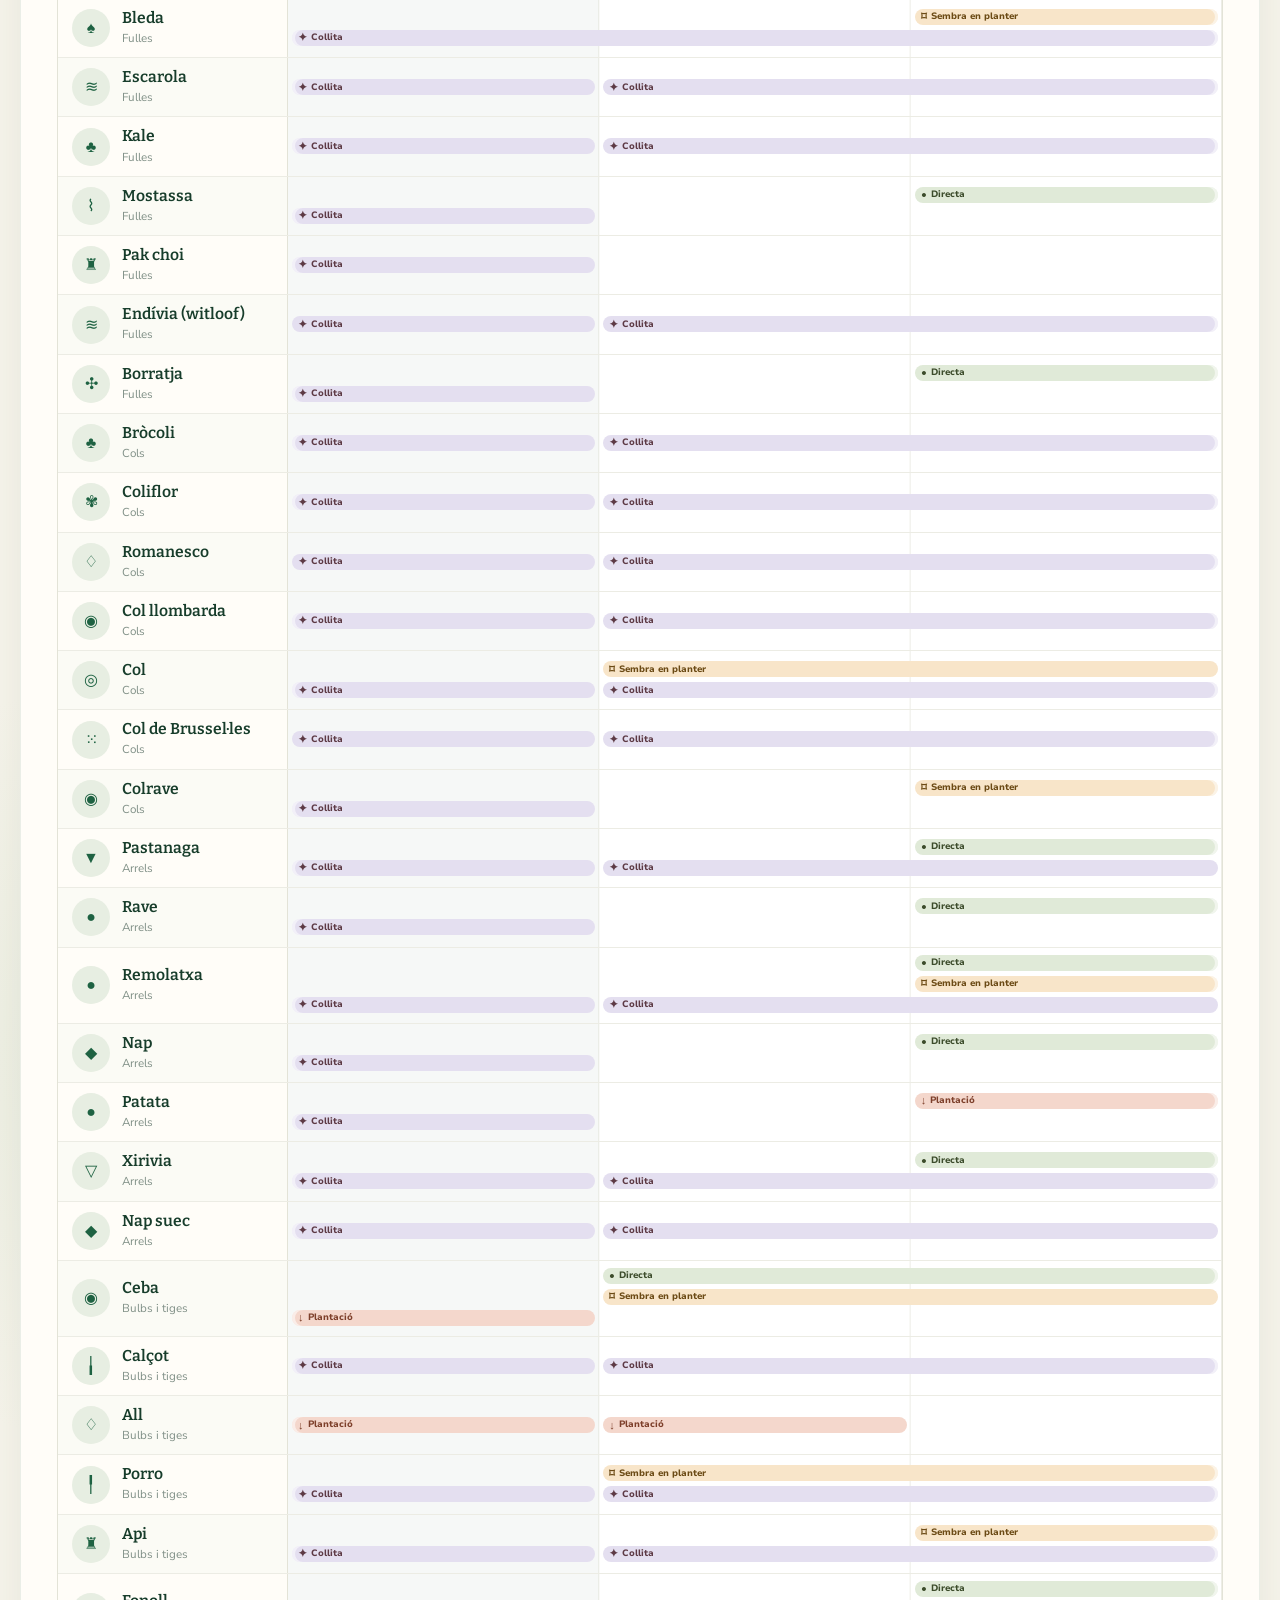
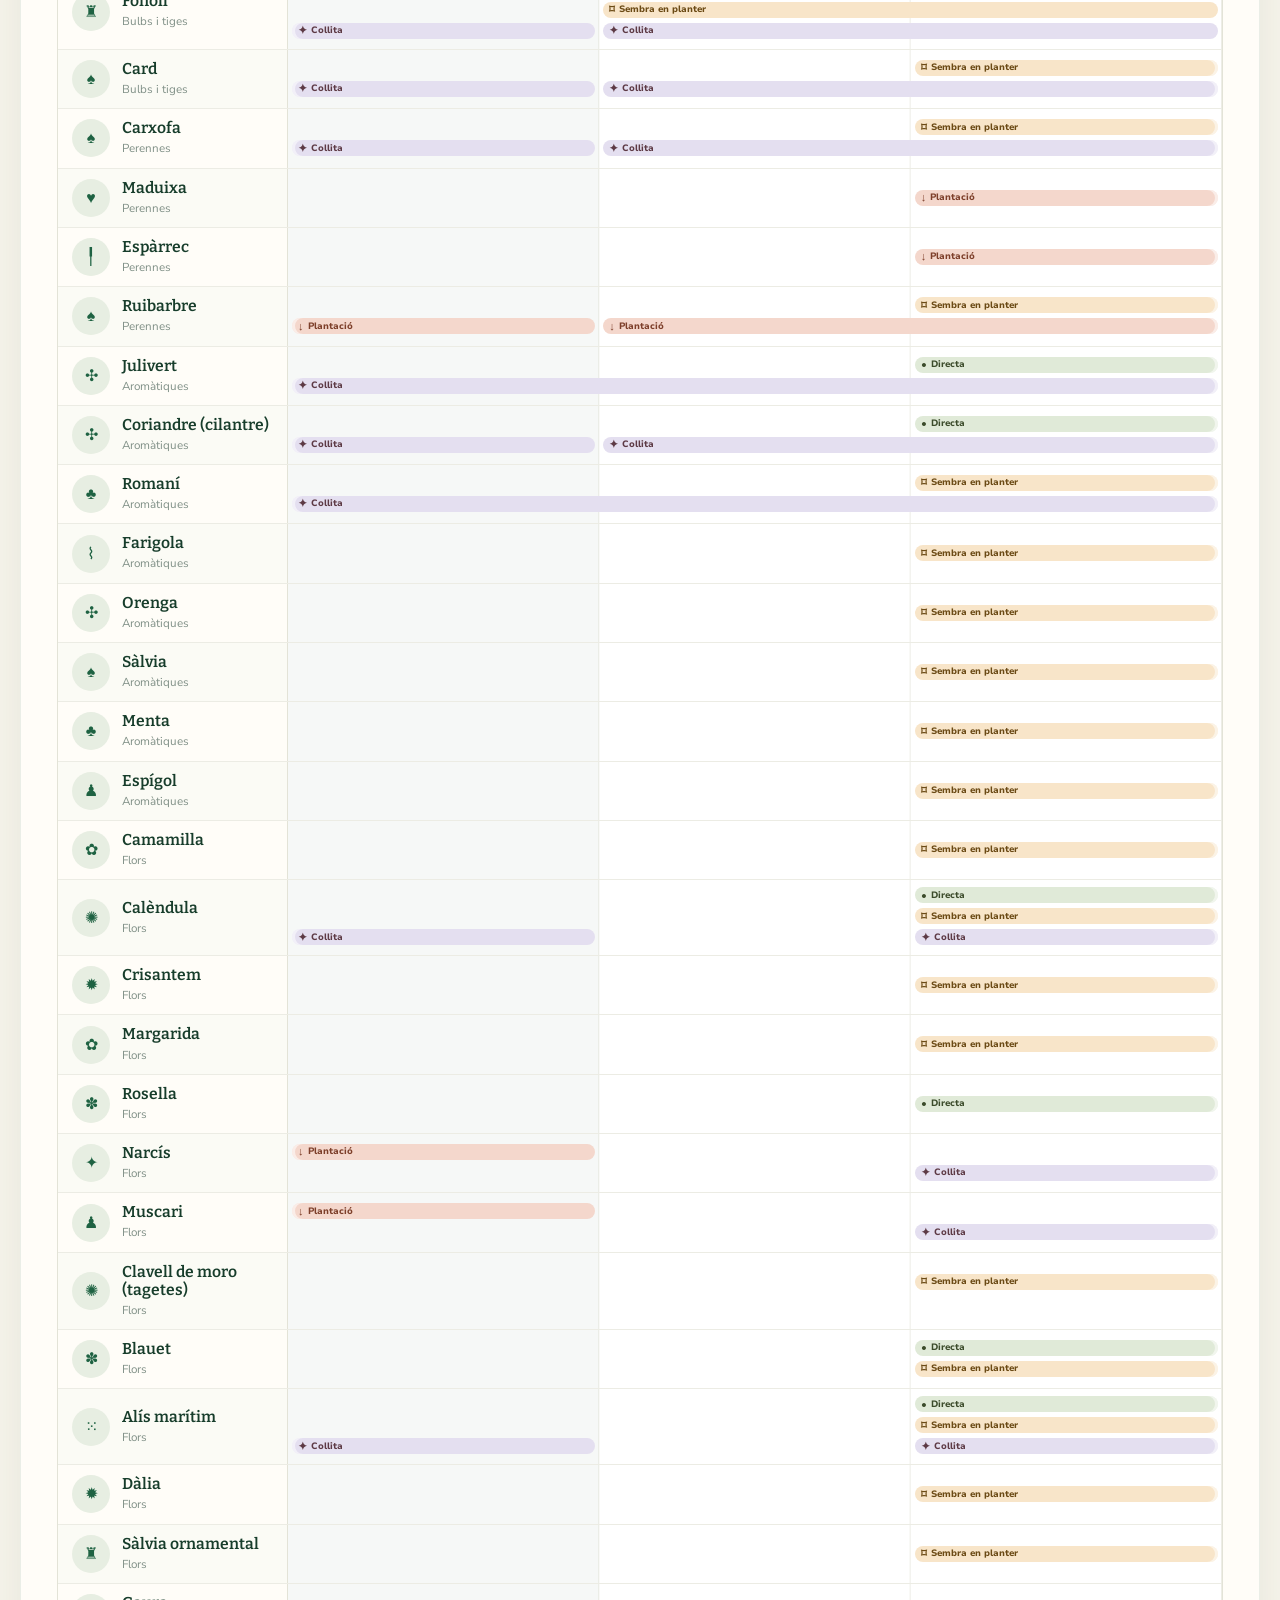
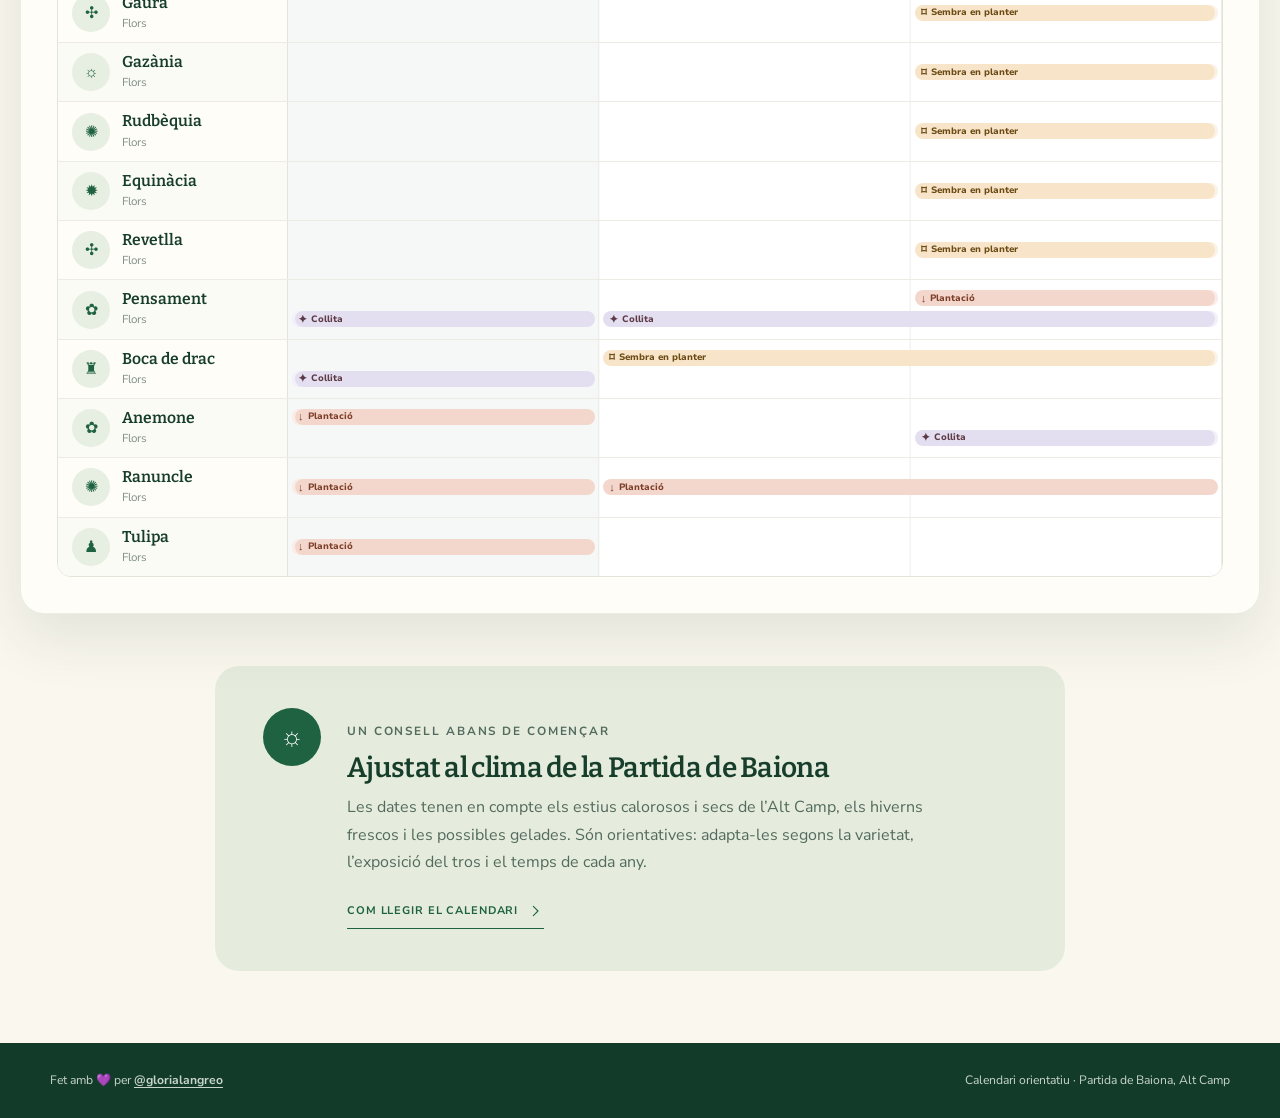
==== commit 9bf8a09f: "Rename mobile seedbed label Co-authored-by: Copilot App <223556219+Copilot@users.noreply.github.com>" ====
--- a/arxiu.html
+++ b/arxiu.html
@@ -15,8 +15,8 @@
       href="https://fonts.googleapis.com/css2?family=Bitter:ital,wght@0,600;0,700;1,600&family=Nunito+Sans:wght@400;500;600;700&display=swap"
       rel="stylesheet"
     />
-    <link rel="stylesheet" href="styles.css?v=20260907-37" />
-    <link rel="stylesheet" href="theme-original.css?v=20260907-1" />
+    <link rel="stylesheet" href="styles.css?v=20260907-38" />
+    <link rel="stylesheet" href="theme-original.css?v=20260907-2" />
   </head>
   <body data-theme="original">
     <!--
@@ -93,7 +93,7 @@
                 <path d="M10 10c-3 0-4.5-1.5-4.5-4.5C8.5 5.5 10 7 10 10ZM10 8c.5-3 2-4.5 5-4.5-.5 3-2 4.5-5 4.5Z" />
               </svg>
               <span class="action-label-full">Sembra (planter)</span>
-              <span class="action-label-short">Fer Planter</span>
+              <span class="action-label-short">Sembra en planter</span>
             </button>
             <button class="action-filter planting active" type="button" data-action="planting" aria-pressed="true">
               <svg viewBox="0 0 20 20" aria-hidden="true">
@@ -221,6 +221,6 @@
       <span>Calendari orientatiu · Partida de Baiona, Alt Camp</span>
     </footer>
 
-    <script src="app.js?v=20260907-9"></script>
+    <script src="app.js?v=20260907-10"></script>
   </body>
 </html>
--- a/styles.css
+++ b/styles.css
@@ -896,6 +896,10 @@
     display: none;
   }
 
+  .action-filter svg {
+    display: none;
+  }
+
   .action-label-full {
     display: none;
   }
--- a/theme-original.css
+++ b/theme-original.css
@@ -438,6 +438,10 @@
     white-space: nowrap;
   }
 
+  body[data-theme="original"] .action-filter.seedbed {
+    flex-grow: 1.75;
+  }
+
   body[data-theme="original"] .action-filter svg {
     width: 14px;
     height: 14px;
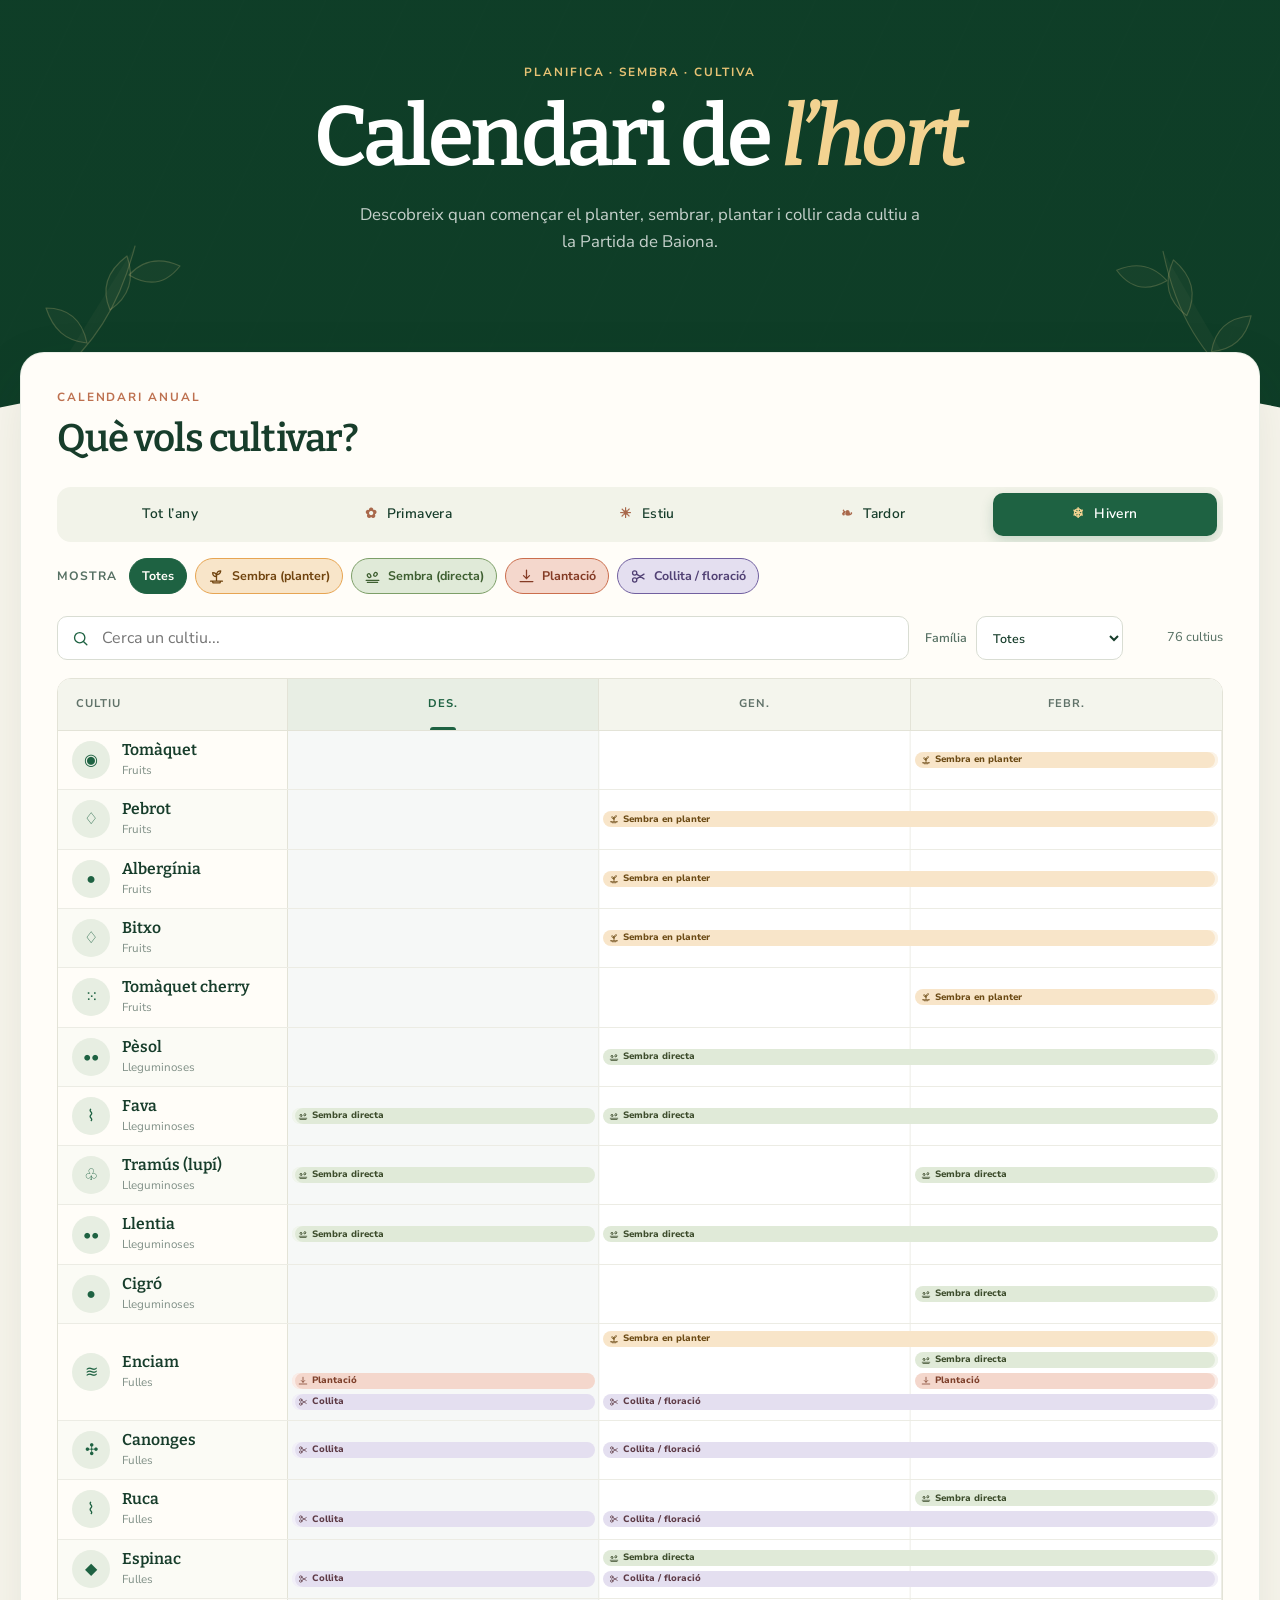
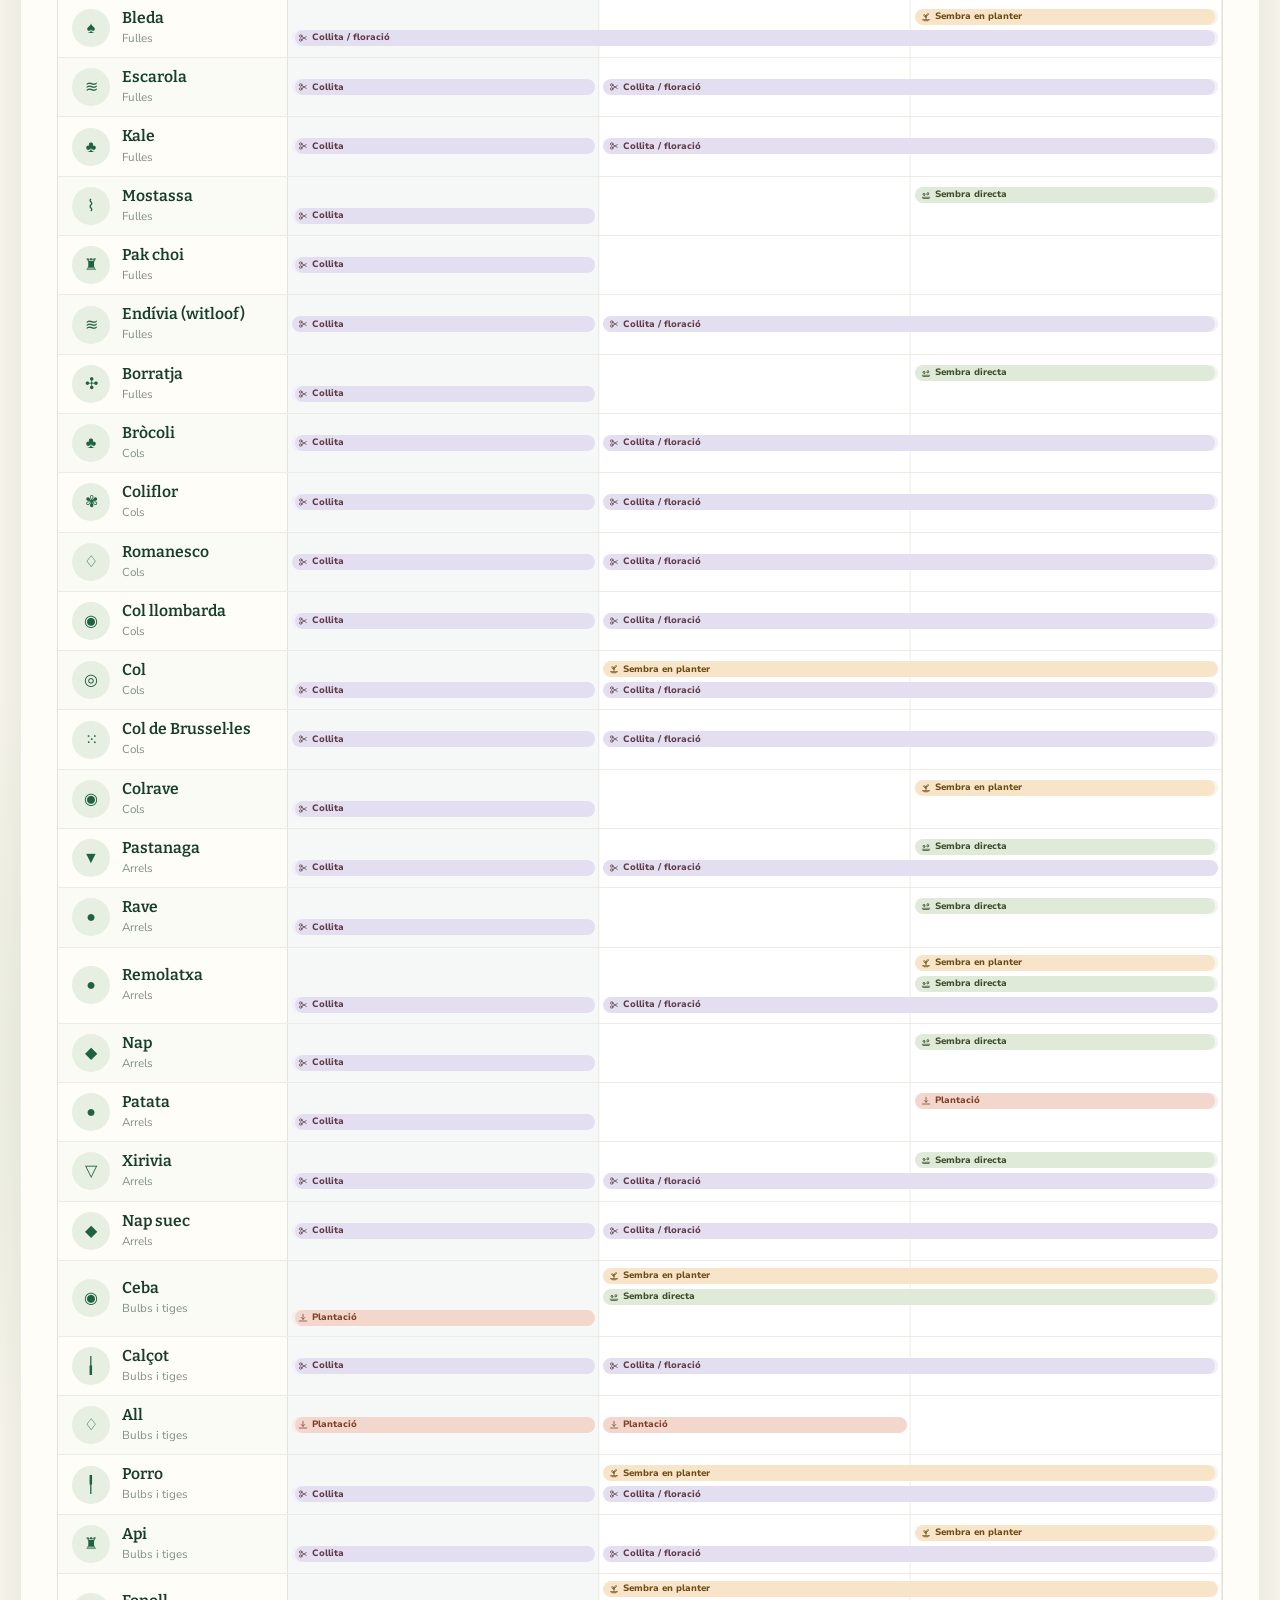
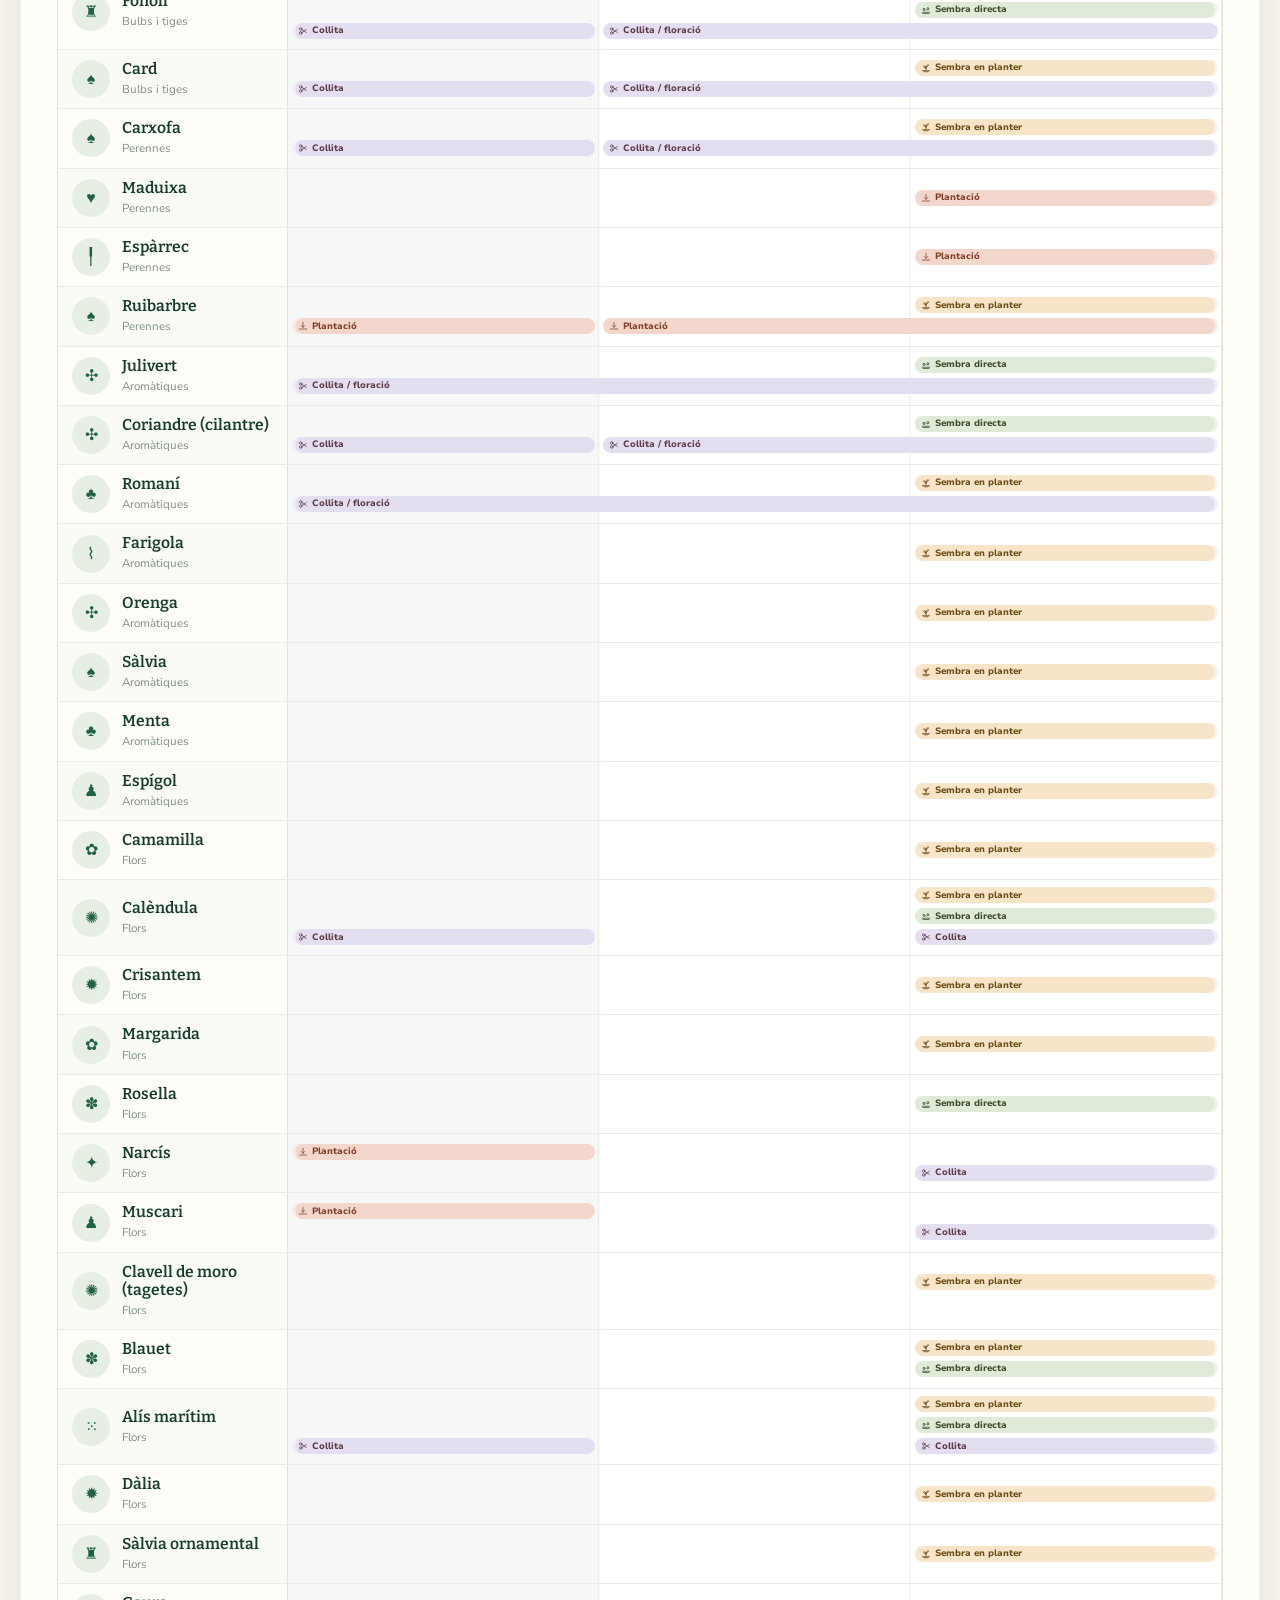
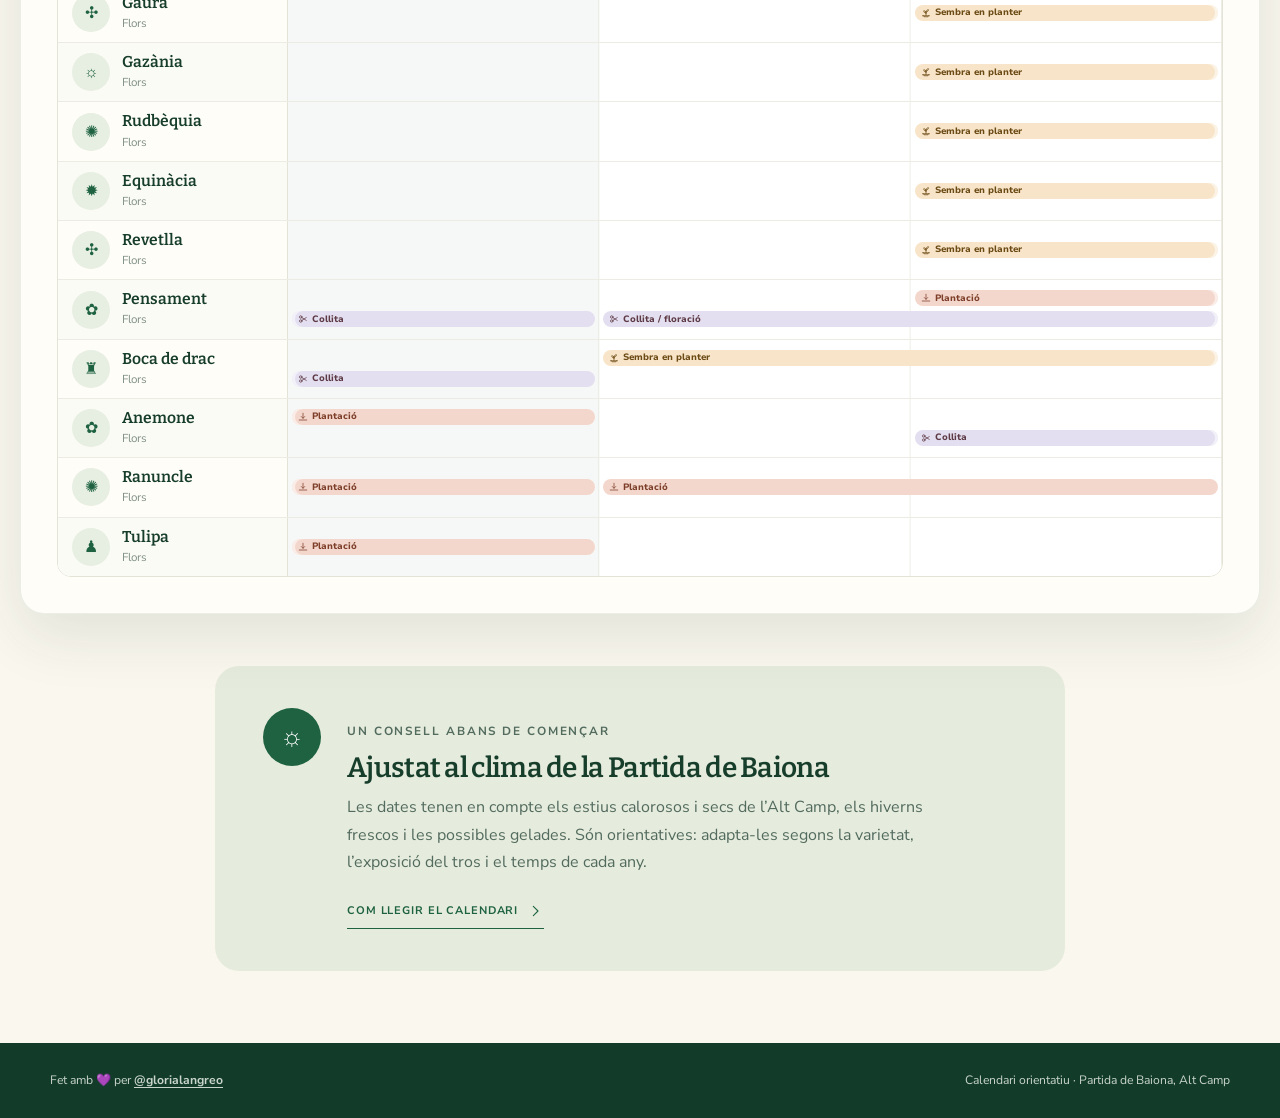
==== commit db0d1181: "Align mobile and calendar legends Co-authored-by: Copilot App <223556219+Copilot@users.noreply.githu" ====
--- a/arxiu.html
+++ b/arxiu.html
@@ -15,8 +15,8 @@
       href="https://fonts.googleapis.com/css2?family=Bitter:ital,wght@0,600;0,700;1,600&family=Nunito+Sans:wght@400;500;600;700&display=swap"
       rel="stylesheet"
     />
-    <link rel="stylesheet" href="styles.css?v=20260907-38" />
-    <link rel="stylesheet" href="theme-original.css?v=20260907-2" />
+    <link rel="stylesheet" href="styles.css?v=20260907-40" />
+    <link rel="stylesheet" href="theme-original.css?v=20260907-3" />
   </head>
   <body data-theme="original">
     <!--
@@ -78,6 +78,14 @@
             <button class="action-filter all active" type="button" data-action="all" aria-pressed="true">
               Totes
             </button>
+            <button class="action-filter seedbed active" type="button" data-action="seedbed" aria-pressed="true">
+              <svg viewBox="0 0 20 20" aria-hidden="true">
+                <path d="M3 15.5h14M5 15.5l1 2h8l1-2M10 15V8" />
+                <path d="M10 10c-3 0-4.5-1.5-4.5-4.5C8.5 5.5 10 7 10 10ZM10 8c.5-3 2-4.5 5-4.5-.5 3-2 4.5-5 4.5Z" />
+              </svg>
+              <span class="action-label-full">Sembra (planter)</span>
+              <span class="action-label-short">Planter</span>
+            </button>
             <button class="action-filter direct active" type="button" data-action="direct" aria-pressed="true">
               <svg viewBox="0 0 20 20" aria-hidden="true">
                 <path d="M2.5 14.5h15M4 17h12" />
@@ -86,14 +94,6 @@
               </svg>
               <span class="action-label-full">Sembra (directa)</span>
               <span class="action-label-short">Directa</span>
-            </button>
-            <button class="action-filter seedbed active" type="button" data-action="seedbed" aria-pressed="true">
-              <svg viewBox="0 0 20 20" aria-hidden="true">
-                <path d="M3 15.5h14M5 15.5l1 2h8l1-2M10 15V8" />
-                <path d="M10 10c-3 0-4.5-1.5-4.5-4.5C8.5 5.5 10 7 10 10ZM10 8c.5-3 2-4.5 5-4.5-.5 3-2 4.5-5 4.5Z" />
-              </svg>
-              <span class="action-label-full">Sembra (planter)</span>
-              <span class="action-label-short">Sembra en planter</span>
             </button>
             <button class="action-filter planting active" type="button" data-action="planting" aria-pressed="true">
               <svg viewBox="0 0 20 20" aria-hidden="true">
@@ -221,6 +221,6 @@
       <span>Calendari orientatiu · Partida de Baiona, Alt Camp</span>
     </footer>
 
-    <script src="app.js?v=20260907-10"></script>
+    <script src="app.js?v=20260907-12"></script>
   </body>
 </html>
--- a/styles.css
+++ b/styles.css
@@ -562,6 +562,21 @@
     transform 140ms ease;
 }
 
+.period-symbol {
+  display: inline-flex;
+  flex: 0 0 auto;
+}
+
+.period-symbol svg {
+  width: 10px;
+  height: 10px;
+  fill: none;
+  stroke: currentColor;
+  stroke-linecap: round;
+  stroke-linejoin: round;
+  stroke-width: 1.5;
+}
+
 .period:hover,
 .period:focus-visible,
 .period.is-active {
@@ -896,10 +911,6 @@
     display: none;
   }
 
-  .action-filter svg {
-    display: none;
-  }
-
   .action-label-full {
     display: none;
   }
--- a/theme-original.css
+++ b/theme-original.css
@@ -438,10 +438,6 @@
     white-space: nowrap;
   }
 
-  body[data-theme="original"] .action-filter.seedbed {
-    flex-grow: 1.75;
-  }
-
   body[data-theme="original"] .action-filter svg {
     width: 14px;
     height: 14px;
@@ -481,8 +477,7 @@
     font-size: 0.66rem;
   }
 
-  body[data-theme="original"] .season-tab span,
-  body[data-theme="original"] .action-filter svg {
+  body[data-theme="original"] .season-tab span {
     display: none;
   }
 
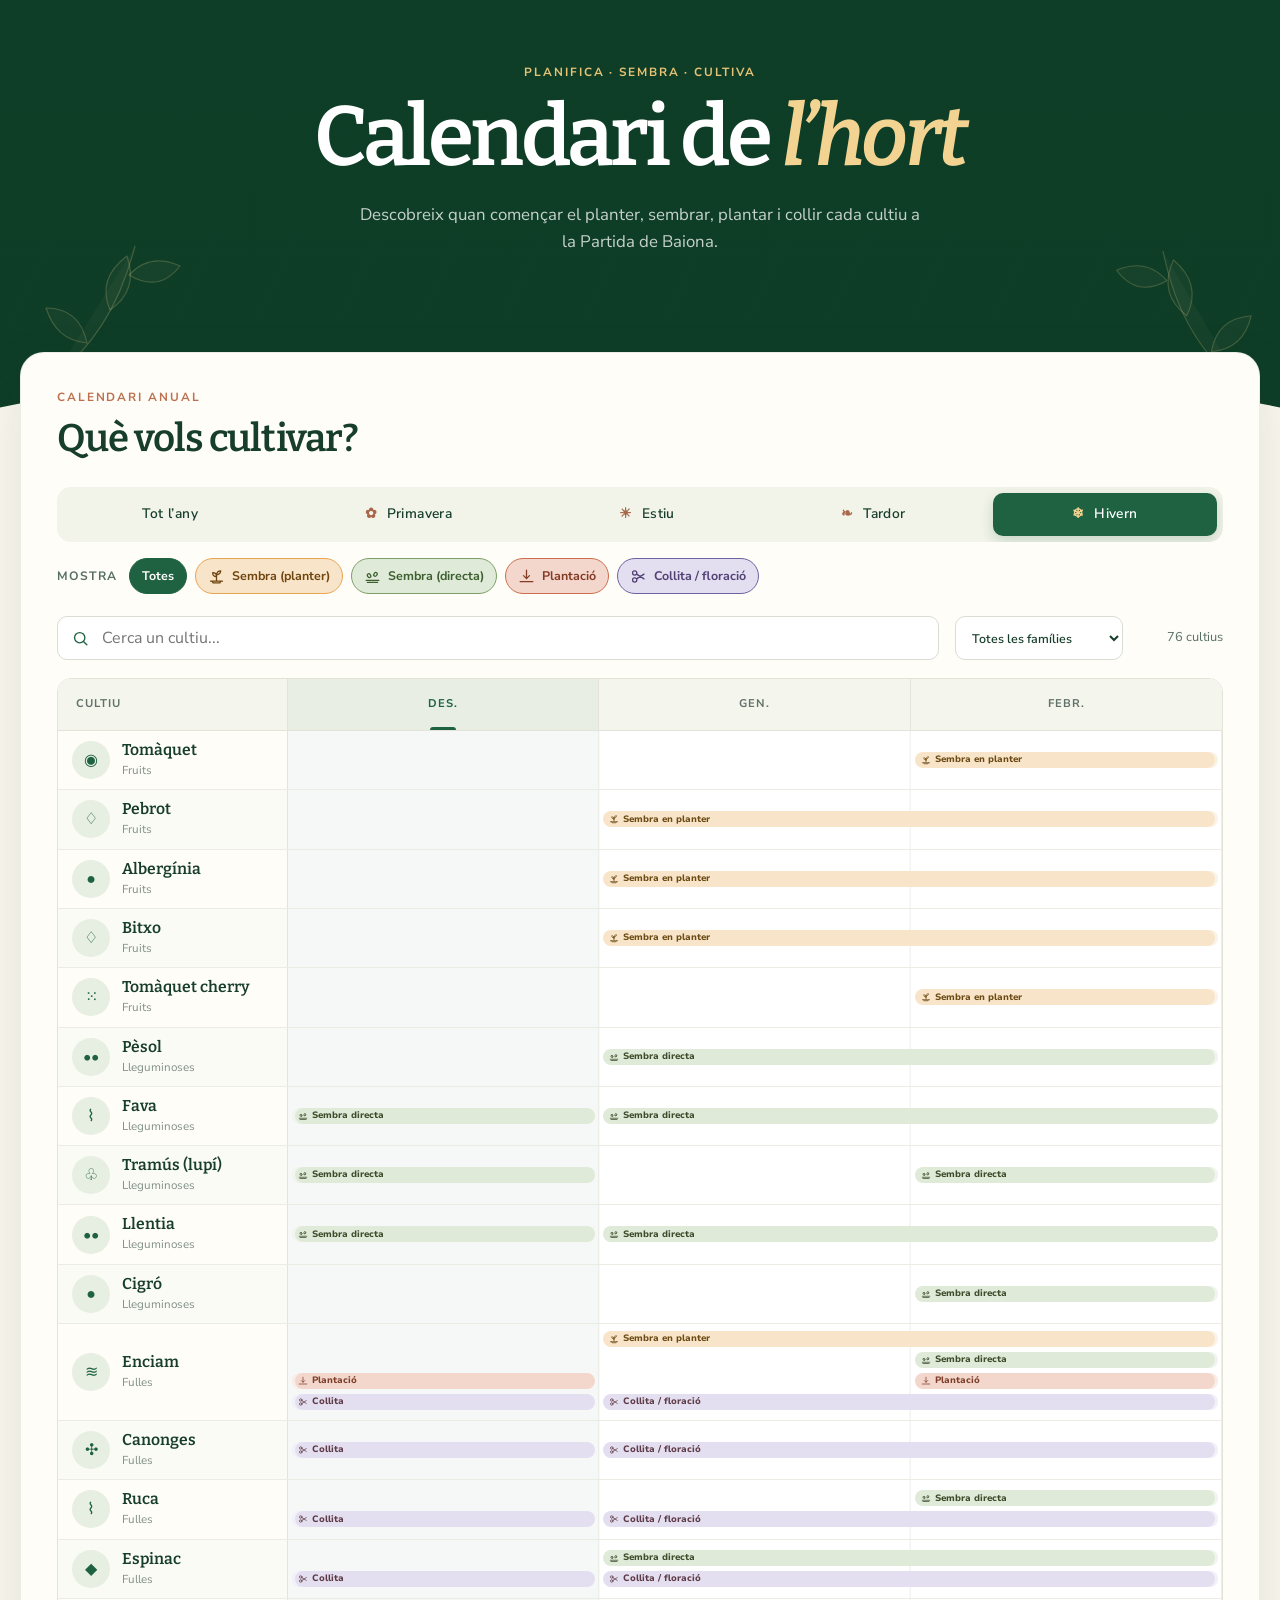
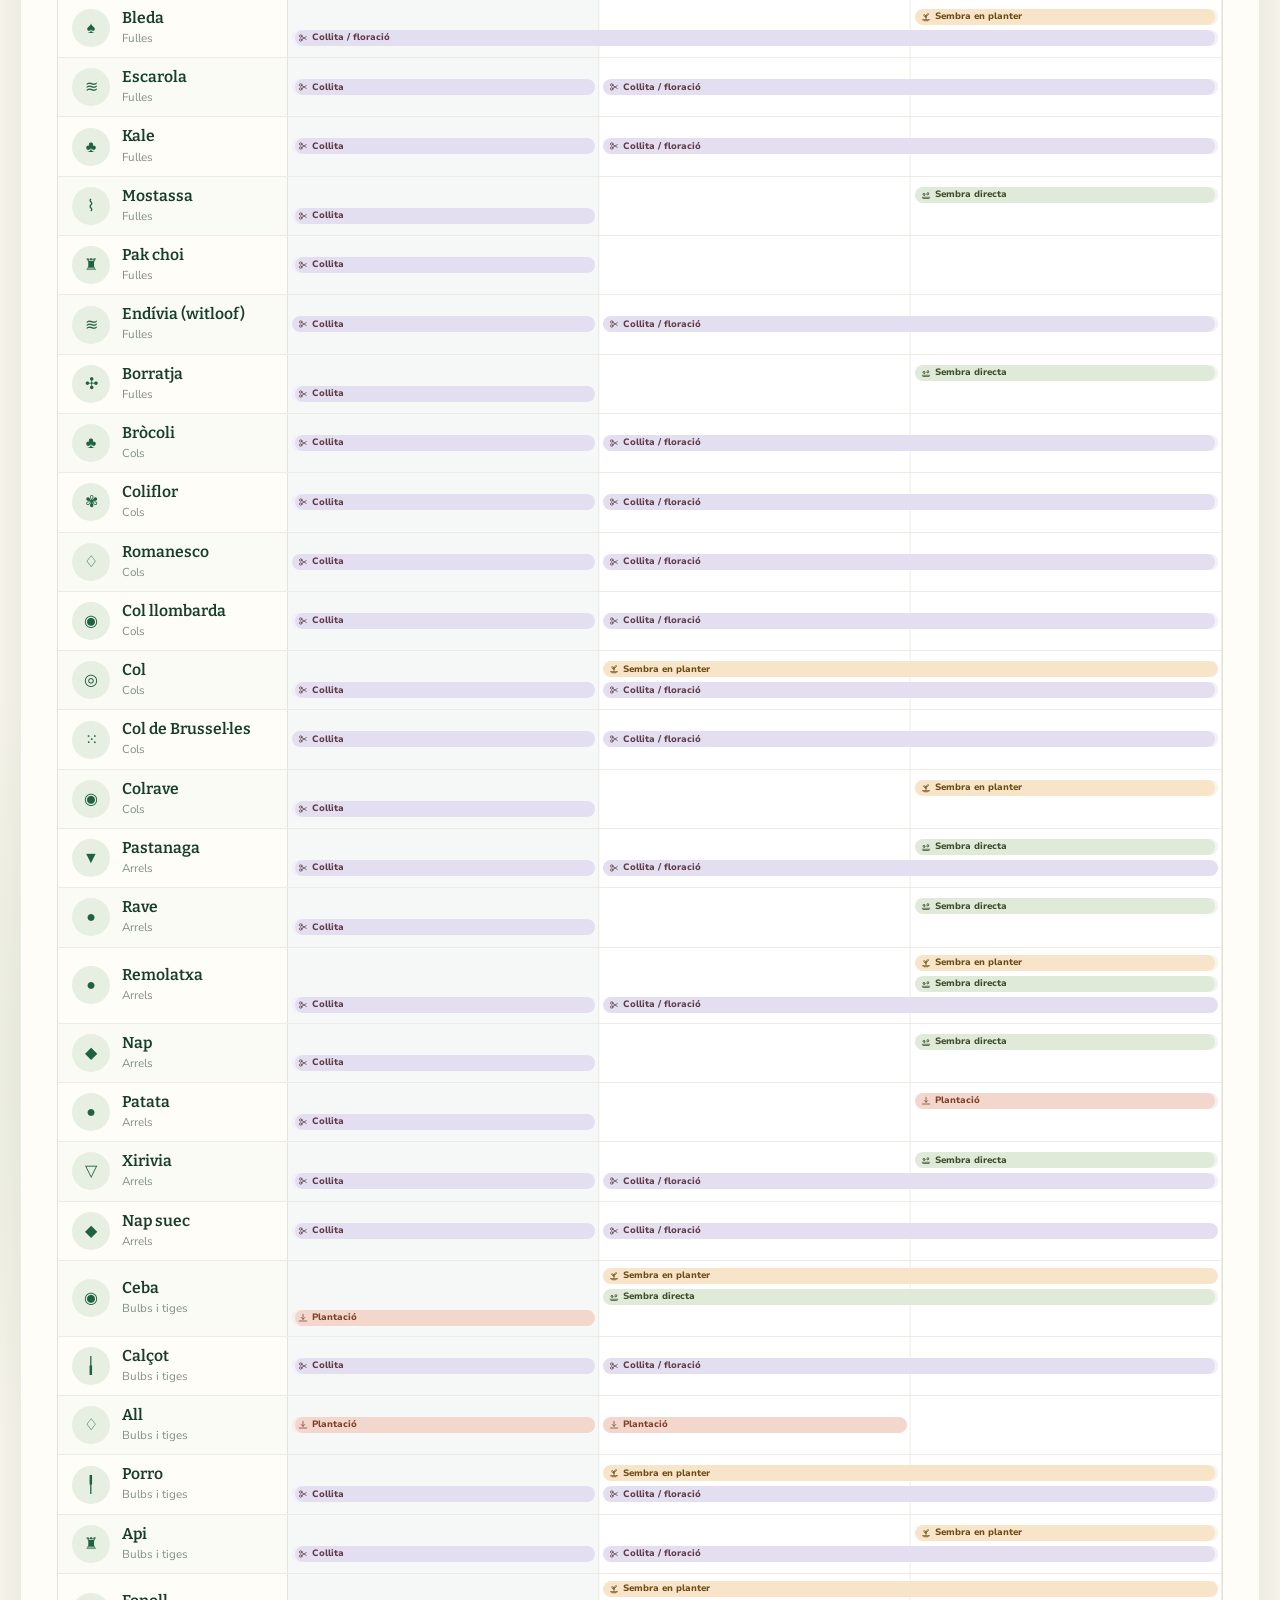
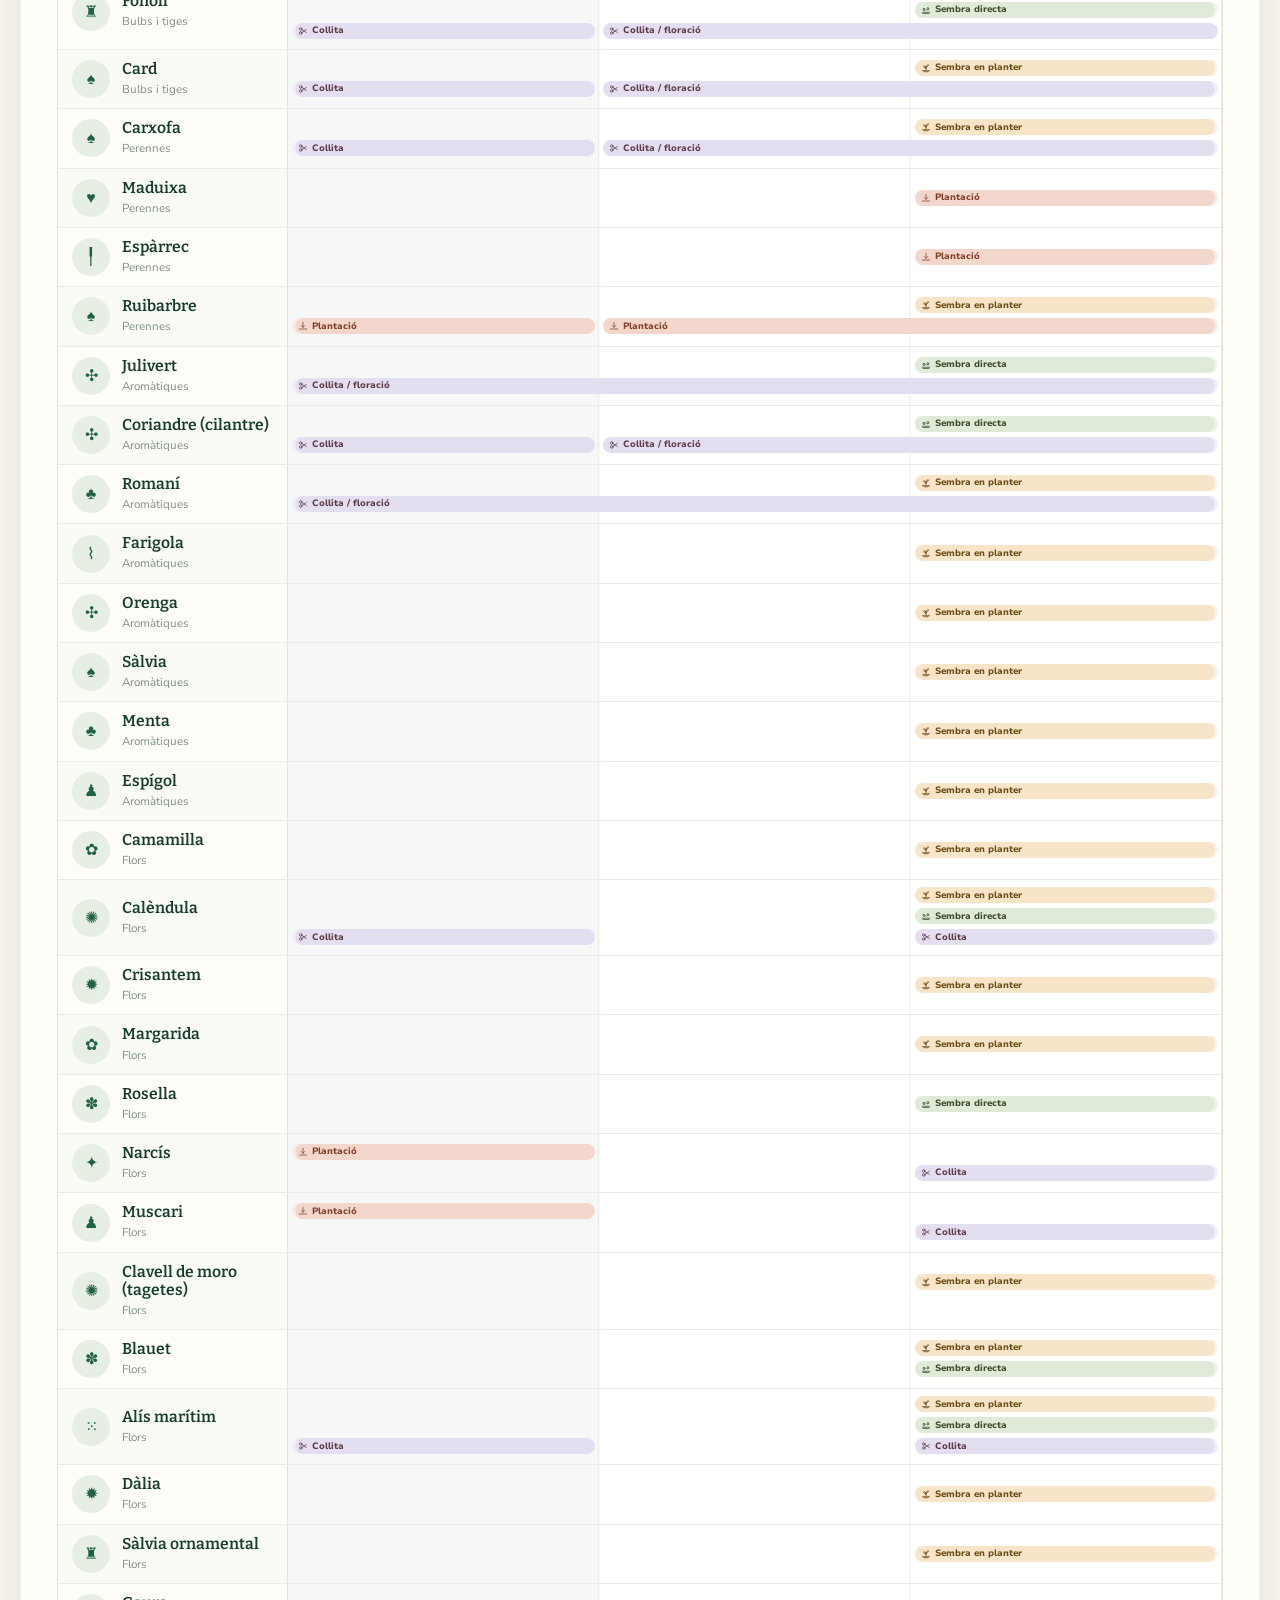
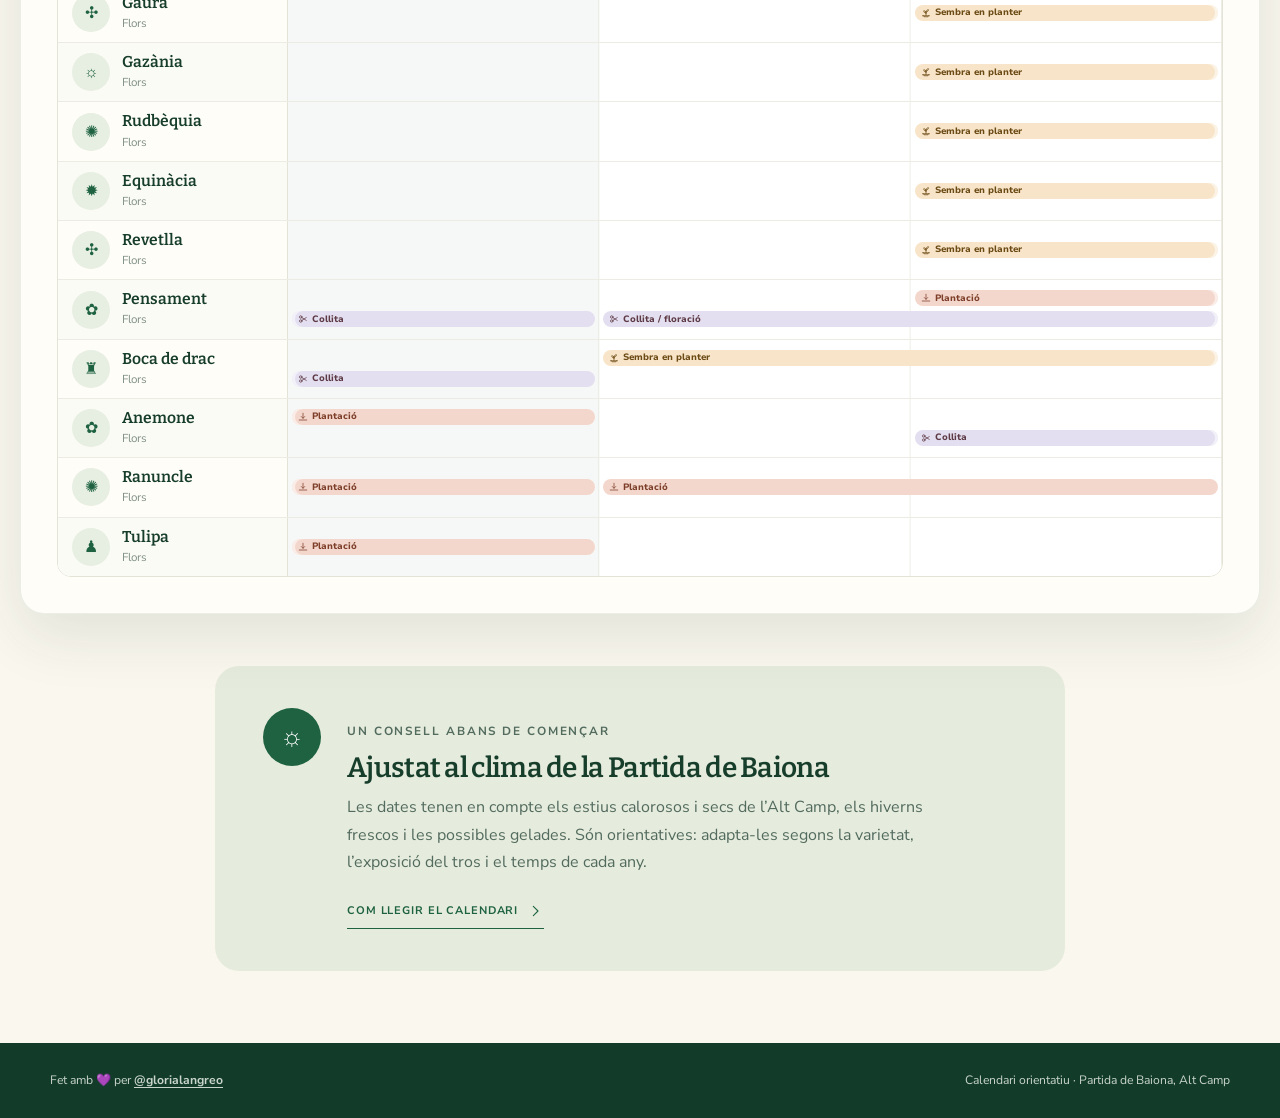
==== commit 4a47aa25: "Improve search and family controls Co-authored-by: Copilot App <223556219+Copilot@users.noreply.gith" ====
--- a/arxiu.html
+++ b/arxiu.html
@@ -15,7 +15,7 @@
       href="https://fonts.googleapis.com/css2?family=Bitter:ital,wght@0,600;0,700;1,600&family=Nunito+Sans:wght@400;500;600;700&display=swap"
       rel="stylesheet"
     />
-    <link rel="stylesheet" href="styles.css?v=20260907-40" />
+    <link rel="stylesheet" href="styles.css?v=20260907-41" />
     <link rel="stylesheet" href="theme-original.css?v=20260907-3" />
   </head>
   <body data-theme="original">
@@ -115,19 +115,24 @@
         </div>
 
         <div class="toolbar">
-          <label class="search-box" for="cropSearch">
-            <svg viewBox="0 0 24 24" aria-hidden="true">
+          <div class="search-box">
+            <svg class="search-icon" viewBox="0 0 24 24" aria-hidden="true">
               <circle cx="11" cy="11" r="6.5" />
               <path d="m16 16 4 4" />
             </svg>
-            <span class="sr-only">Cerca un cultiu</span>
+            <label class="sr-only" for="cropSearch">Cerca un cultiu</label>
             <input id="cropSearch" type="search" placeholder="Cerca un cultiu..." autocomplete="off" />
-          </label>
+            <button class="search-clear" id="clearSearch" type="button" aria-label="Esborra la cerca" hidden>
+              <svg viewBox="0 0 20 20" aria-hidden="true">
+                <path d="m6 6 8 8M14 6l-8 8" />
+              </svg>
+            </button>
+          </div>
 
           <label class="category-filter" for="categorySelect">
-            <span>Família</span>
+            <span class="sr-only">Família</span>
             <select id="categorySelect">
-              <option value="all">Totes</option>
+              <option value="all">Totes les famílies</option>
             </select>
           </label>
 
@@ -151,7 +156,12 @@
         </div>
 
         <div class="empty-state" id="emptyState" hidden>
-          <span aria-hidden="true">🌱</span>
+          <span class="empty-state-icon" aria-hidden="true">
+            <svg viewBox="0 0 20 20">
+              <path d="M3 15.5h14M5 15.5l1 2h8l1-2M10 15V8" />
+              <path d="M10 10c-3 0-4.5-1.5-4.5-4.5C8.5 5.5 10 7 10 10ZM10 8c.5-3 2-4.5 5-4.5-.5 3-2 4.5-5 4.5Z" />
+            </svg>
+          </span>
           <h3>No hem trobat cap cultiu</h3>
           <p>Prova una altra cerca o canvia els filtres.</p>
         </div>
@@ -221,6 +231,6 @@
       <span>Calendari orientatiu · Partida de Baiona, Alt Camp</span>
     </footer>
 
-    <script src="app.js?v=20260907-12"></script>
+    <script src="app.js?v=20260907-13"></script>
   </body>
 </html>
--- a/styles.css
+++ b/styles.css
@@ -333,7 +333,7 @@
   align-items: center;
 }
 
-.search-box svg {
+.search-icon {
   position: absolute;
   left: 14px;
   width: 19px;
@@ -356,7 +356,49 @@
 }
 
 .search-box input {
-  padding: 0 16px 0 44px;
+  padding: 0 44px;
+}
+
+.search-box input::-webkit-search-cancel-button {
+  appearance: none;
+}
+
+.search-clear {
+  position: absolute;
+  right: 8px;
+  display: grid;
+  width: 30px;
+  height: 30px;
+  padding: 0;
+  color: var(--green);
+  cursor: pointer;
+  background: transparent;
+  border: 0;
+  border-radius: 50%;
+  place-items: center;
+}
+
+.search-clear:hover {
+  background: rgb(61 91 66 / 10%);
+}
+
+.search-clear:focus-visible {
+  outline: 3px solid rgb(61 91 66 / 22%);
+  outline-offset: 1px;
+}
+
+.search-clear[hidden] {
+  display: none;
+}
+
+.search-clear svg {
+  width: 16px;
+  height: 16px;
+  fill: none;
+  stroke: currentColor;
+  stroke-linecap: round;
+  stroke-width: 1.8;
+  pointer-events: none;
 }
 
 .search-box input:focus,
@@ -677,8 +719,19 @@
   text-align: center;
 }
 
-.empty-state span {
-  font-size: 2.4rem;
+.empty-state-icon {
+  display: inline-flex;
+  color: var(--green);
+}
+
+.empty-state-icon svg {
+  width: 42px;
+  height: 42px;
+  fill: none;
+  stroke: currentColor;
+  stroke-linecap: round;
+  stroke-linejoin: round;
+  stroke-width: 1.35;
 }
 
 .empty-state h3 {
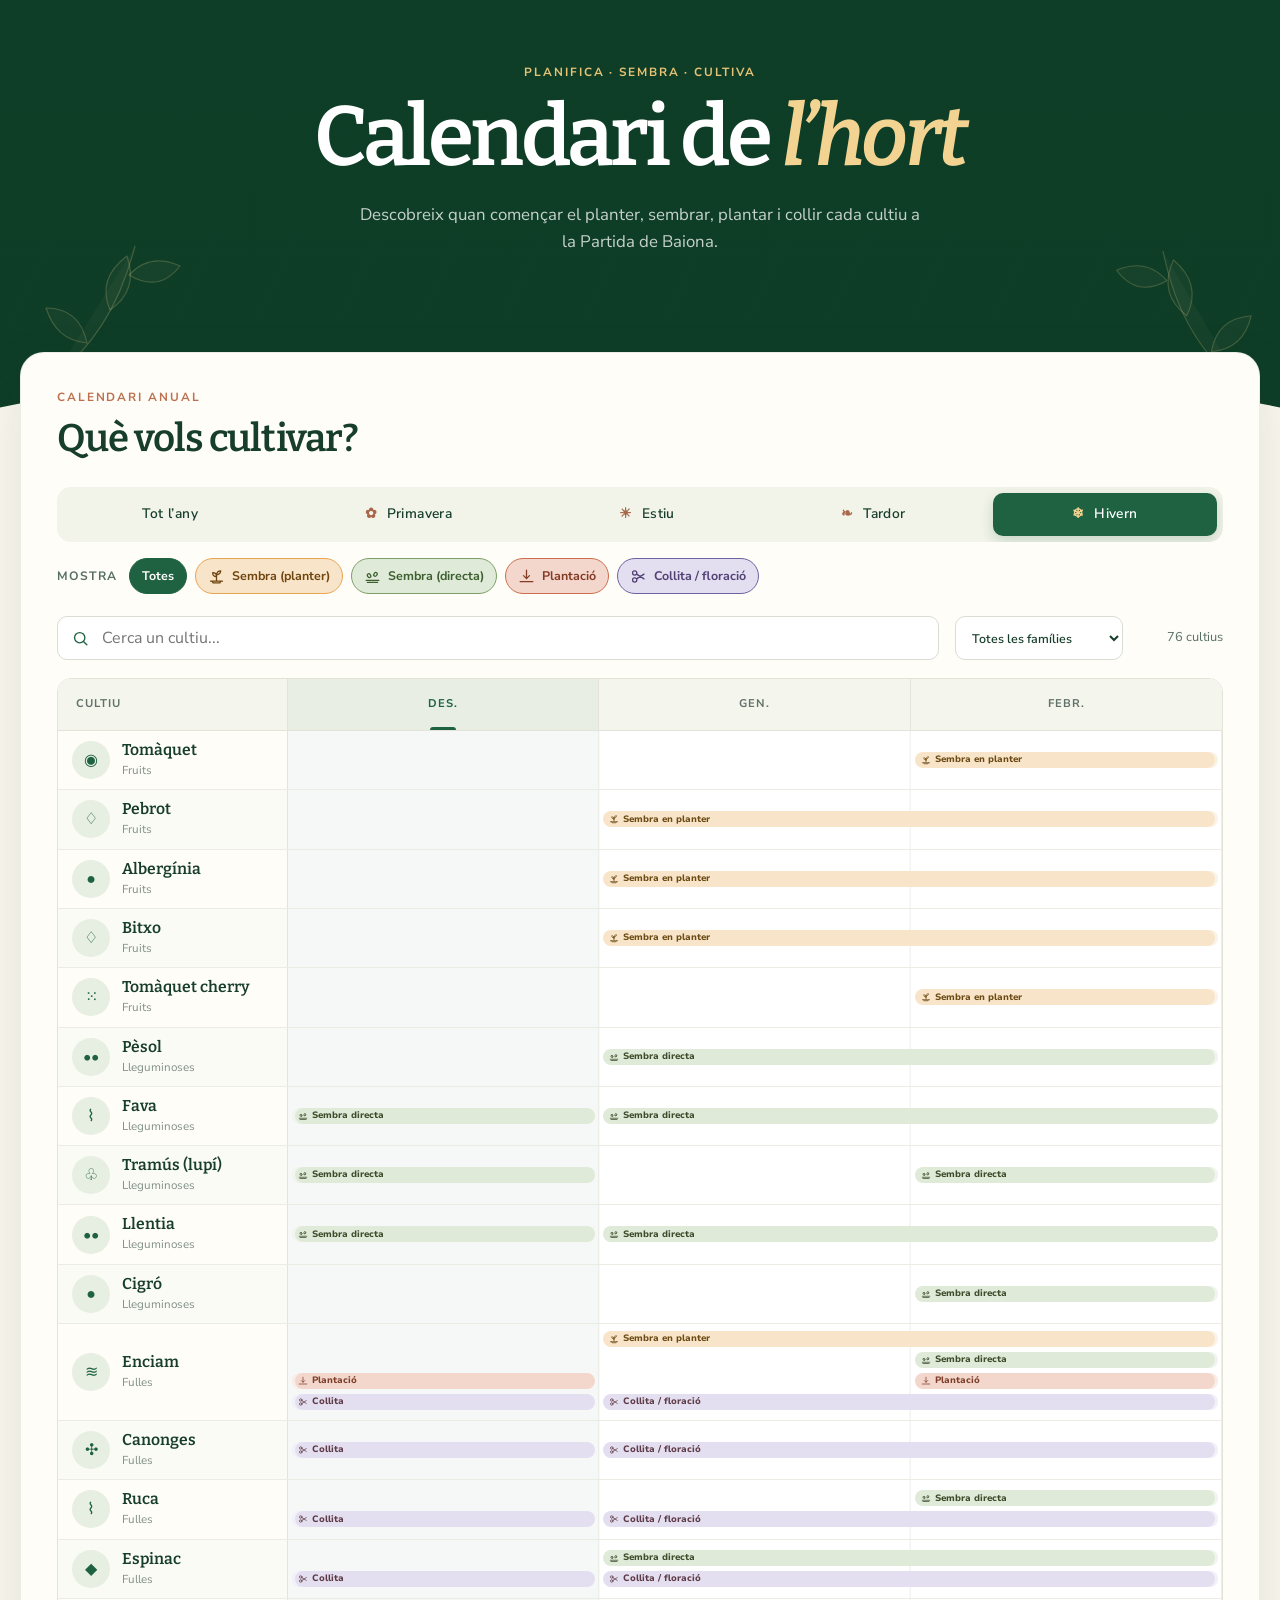
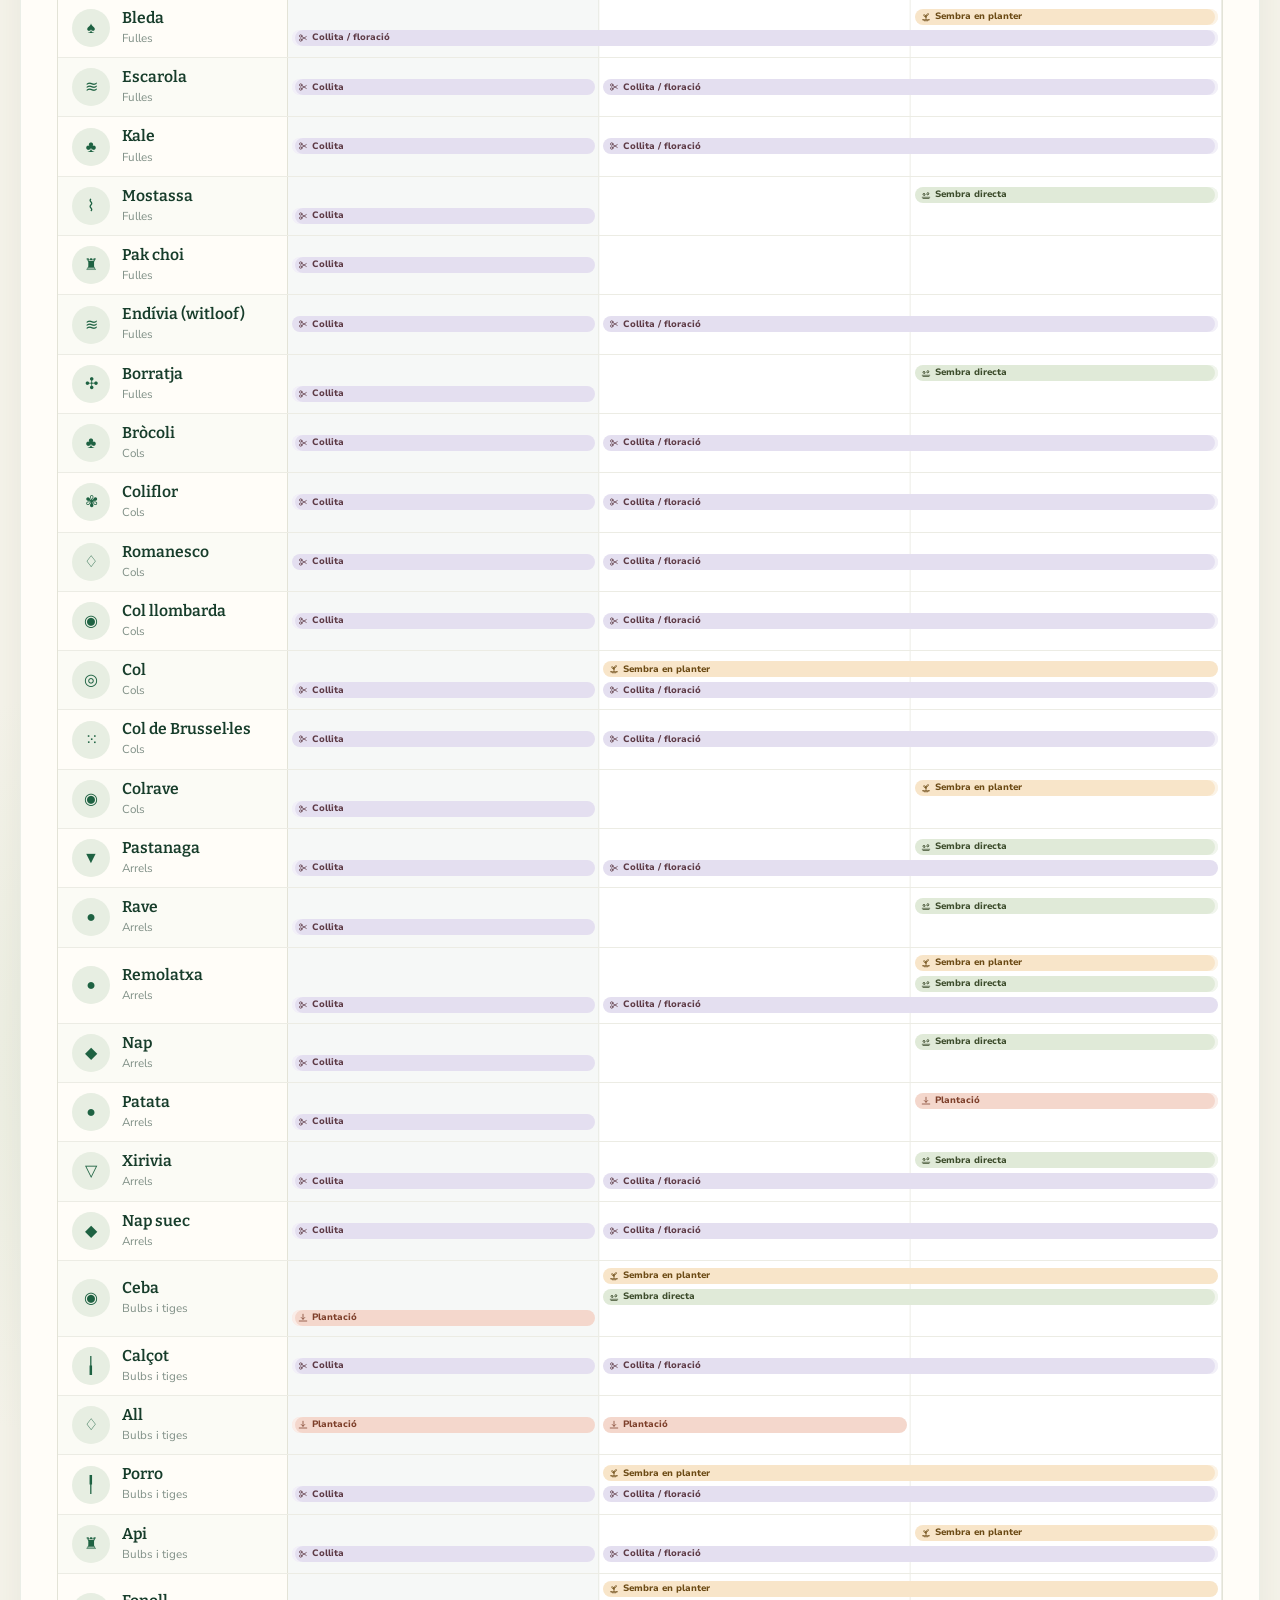
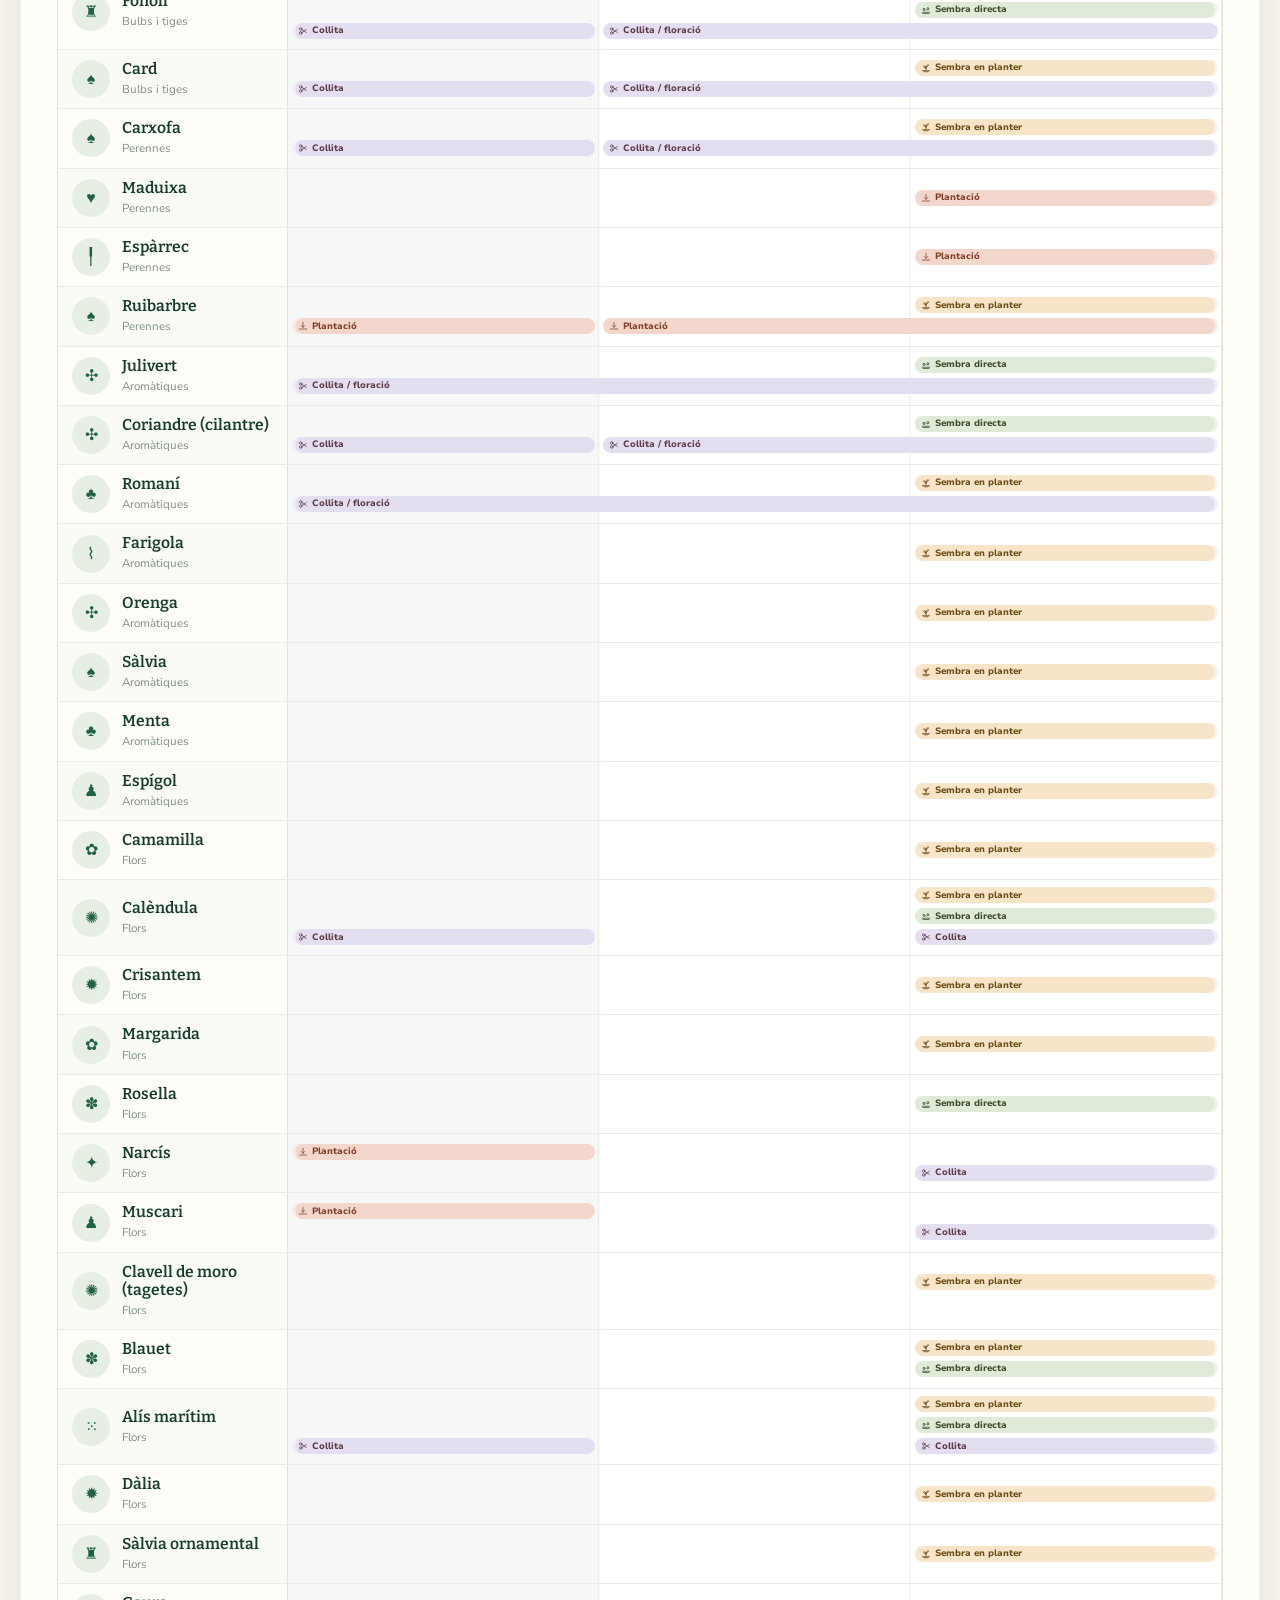
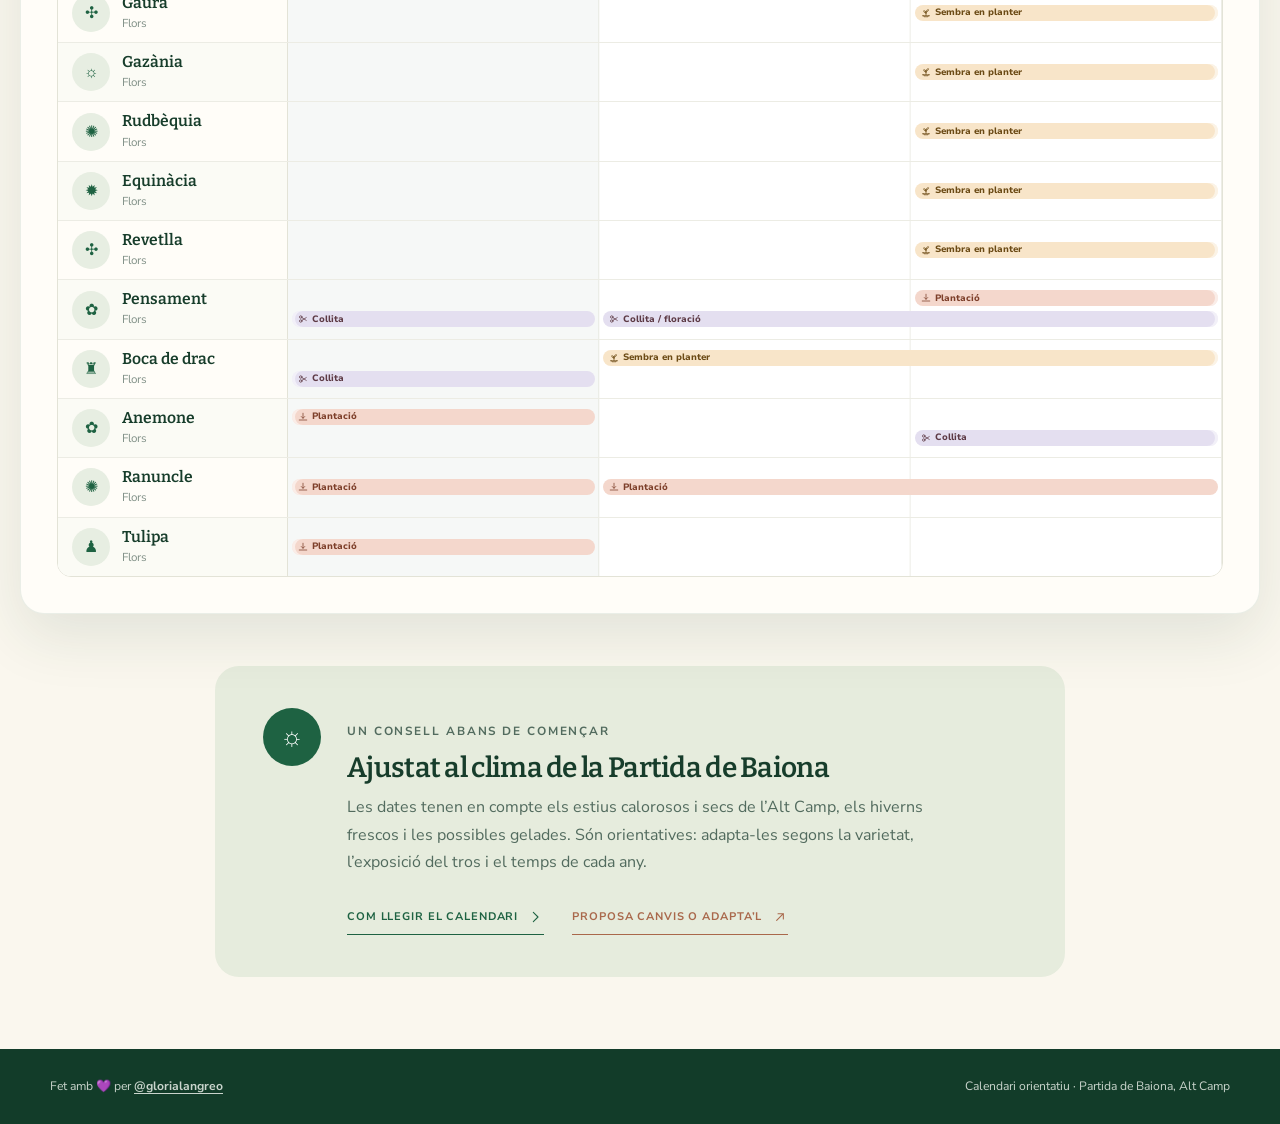
==== commit 203645df: "Add repository contribution link Co-authored-by: Copilot App <223556219+Copilot@users.noreply.github" ====
--- a/arxiu.html
+++ b/arxiu.html
@@ -6,6 +6,44 @@
     <meta
       name="description"
       content="Calendari visual de sembra, planter i trasplantament per a l'hort mediterrani."
+    />
+    <link rel="canonical" href="https://glorialangreo.github.io/hortet/arxiu.html" />
+    <meta property="og:type" content="website" />
+    <meta property="og:locale" content="ca_ES" />
+    <meta property="og:title" content="Calendari de l’hort de l’Alt Camp" />
+    <meta
+      property="og:description"
+      content="Consulta quan sembrar, fer planter, plantar i collir cada cultiu durant tot l’any."
+    />
+    <meta property="og:url" content="https://glorialangreo.github.io/hortet/arxiu.html" />
+    <meta
+      property="og:image"
+      content="https://glorialangreo.github.io/hortet/assets/social-card.png"
+    />
+    <meta
+      property="og:image:secure_url"
+      content="https://glorialangreo.github.io/hortet/assets/social-card.png"
+    />
+    <meta property="og:image:type" content="image/png" />
+    <meta property="og:image:width" content="1200" />
+    <meta property="og:image:height" content="630" />
+    <meta
+      property="og:image:alt"
+      content="Calendari de l’hort de l’Alt Camp envoltat de tomàquets, flors i hortalisses."
+    />
+    <meta name="twitter:card" content="summary_large_image" />
+    <meta name="twitter:title" content="Calendari de l’hort de l’Alt Camp" />
+    <meta
+      name="twitter:description"
+      content="Consulta quan sembrar, fer planter, plantar i collir cada cultiu durant tot l’any."
+    />
+    <meta
+      name="twitter:image"
+      content="https://glorialangreo.github.io/hortet/assets/social-card.png"
+    />
+    <meta
+      name="twitter:image:alt"
+      content="Calendari de l’hort de l’Alt Camp envoltat de tomàquets, flors i hortalisses."
     />
     <title>Calendari de l'hort</title>
     <link rel="icon" href="data:image/svg+xml,<svg xmlns=%22http://www.w3.org/2000/svg%22 viewBox=%220 0 32 32%22><text y=%2226%22 font-size=%2228%22>🌱</text></svg>" />
@@ -15,8 +53,8 @@
       href="https://fonts.googleapis.com/css2?family=Bitter:ital,wght@0,600;0,700;1,600&family=Nunito+Sans:wght@400;500;600;700&display=swap"
       rel="stylesheet"
     />
-    <link rel="stylesheet" href="styles.css?v=20260907-41" />
-    <link rel="stylesheet" href="theme-original.css?v=20260907-3" />
+    <link rel="stylesheet" href="styles.css?v=20260907-42" />
+    <link rel="stylesheet" href="theme-original.css?v=20260907-5" />
   </head>
   <body data-theme="original">
     <!--
@@ -177,18 +215,32 @@
             frescos i les possibles gelades. Són orientatives: adapta-les segons la varietat,
             l’exposició del tros i el temps de cada any.
           </p>
-          <button
-            class="help-button"
-            id="helpButton"
-            type="button"
-            aria-haspopup="dialog"
-            aria-controls="helpPanel"
-          >
-            Com llegir el calendari
-            <svg viewBox="0 0 24 24" aria-hidden="true">
-              <path d="m8 5 7 7-7 7" />
-            </svg>
-          </button>
+          <div class="tip-actions">
+            <button
+              class="help-button"
+              id="helpButton"
+              type="button"
+              aria-haspopup="dialog"
+              aria-controls="helpPanel"
+            >
+              Com llegir el calendari
+              <svg viewBox="0 0 24 24" aria-hidden="true">
+                <path d="m8 5 7 7-7 7" />
+              </svg>
+            </button>
+            <a
+              class="help-button repo-link"
+              href="https://github.com/glorialangreo/hortet"
+              target="_blank"
+              rel="noopener noreferrer"
+              title="Obre el repositori per proposar canvis, modificar-lo o fer-ne un fork"
+            >
+              Proposa canvis o adapta’l
+              <svg viewBox="0 0 24 24" aria-hidden="true">
+                <path d="M7 17 17 7M9 7h8v8" />
+              </svg>
+            </a>
+          </div>
         </div>
       </aside>
 
--- a/styles.css
+++ b/styles.css
@@ -120,6 +120,22 @@
   transform: translateX(3px);
 }
 
+.tip-actions {
+  display: flex;
+  flex-wrap: wrap;
+  gap: 10px 28px;
+  align-items: center;
+  margin-top: 24px;
+}
+
+.tip-actions .help-button {
+  margin-top: 0;
+}
+
+.repo-link {
+  text-decoration: none;
+}
+
 .hero h1 {
   margin: 0;
   font-family: var(--font-editorial);
--- a/theme-original.css
+++ b/theme-original.css
@@ -194,14 +194,14 @@
 
 body[data-theme="original"] .action-filter {
   color: var(--ink-soft);
-  background: #fff;
+  background: transparent;
   border-color: #d9ddd3;
   border-radius: 999px;
 }
 
 body[data-theme="original"] .action-filter:hover {
   color: var(--ink-soft);
-  background: #fff;
+  background: transparent;
   border-color: #9eaaa3;
 }
 
@@ -343,6 +343,14 @@
   color: var(--green);
 }
 
+body[data-theme="original"] .tip-actions .help-button {
+  margin-top: 0;
+}
+
+body[data-theme="original"] .repo-link {
+  color: var(--burgundy);
+}
+
 body[data-theme="original"] footer {
   color: #c9d4cc;
   background: var(--green-dark);
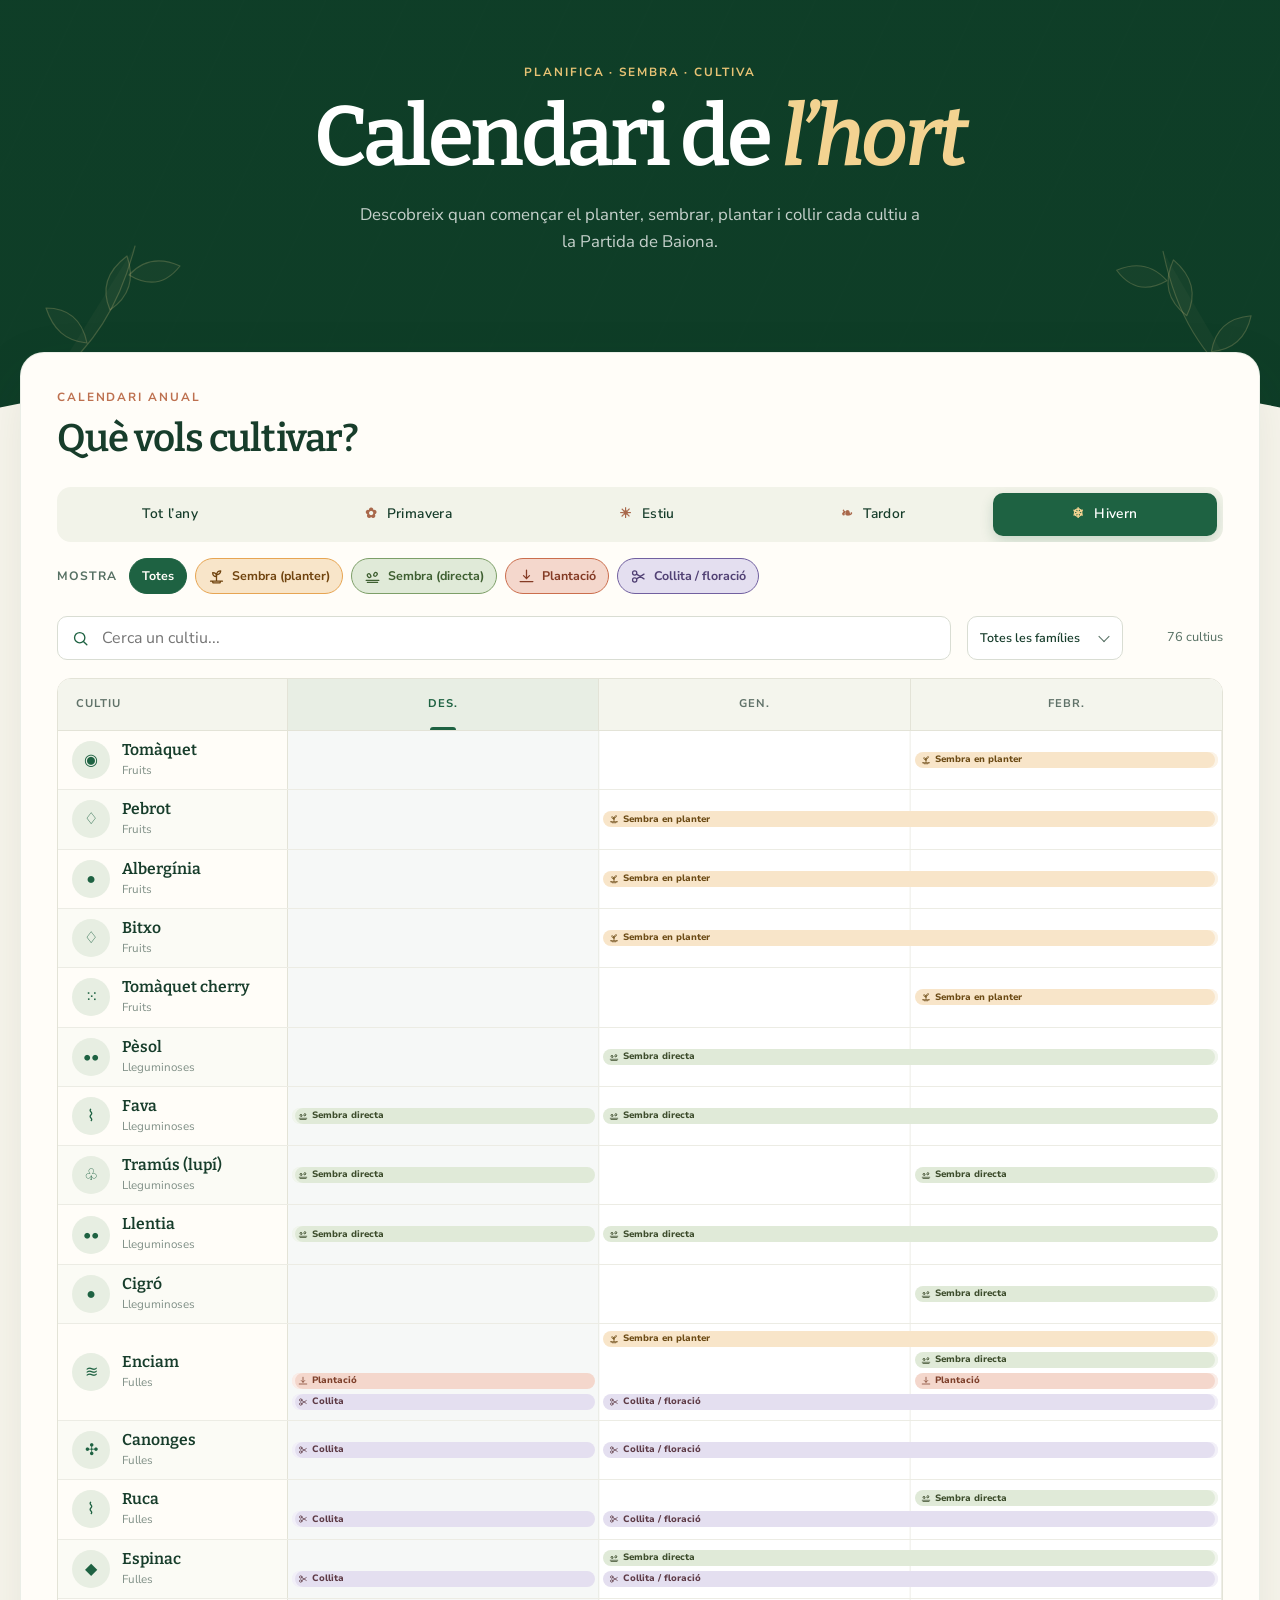
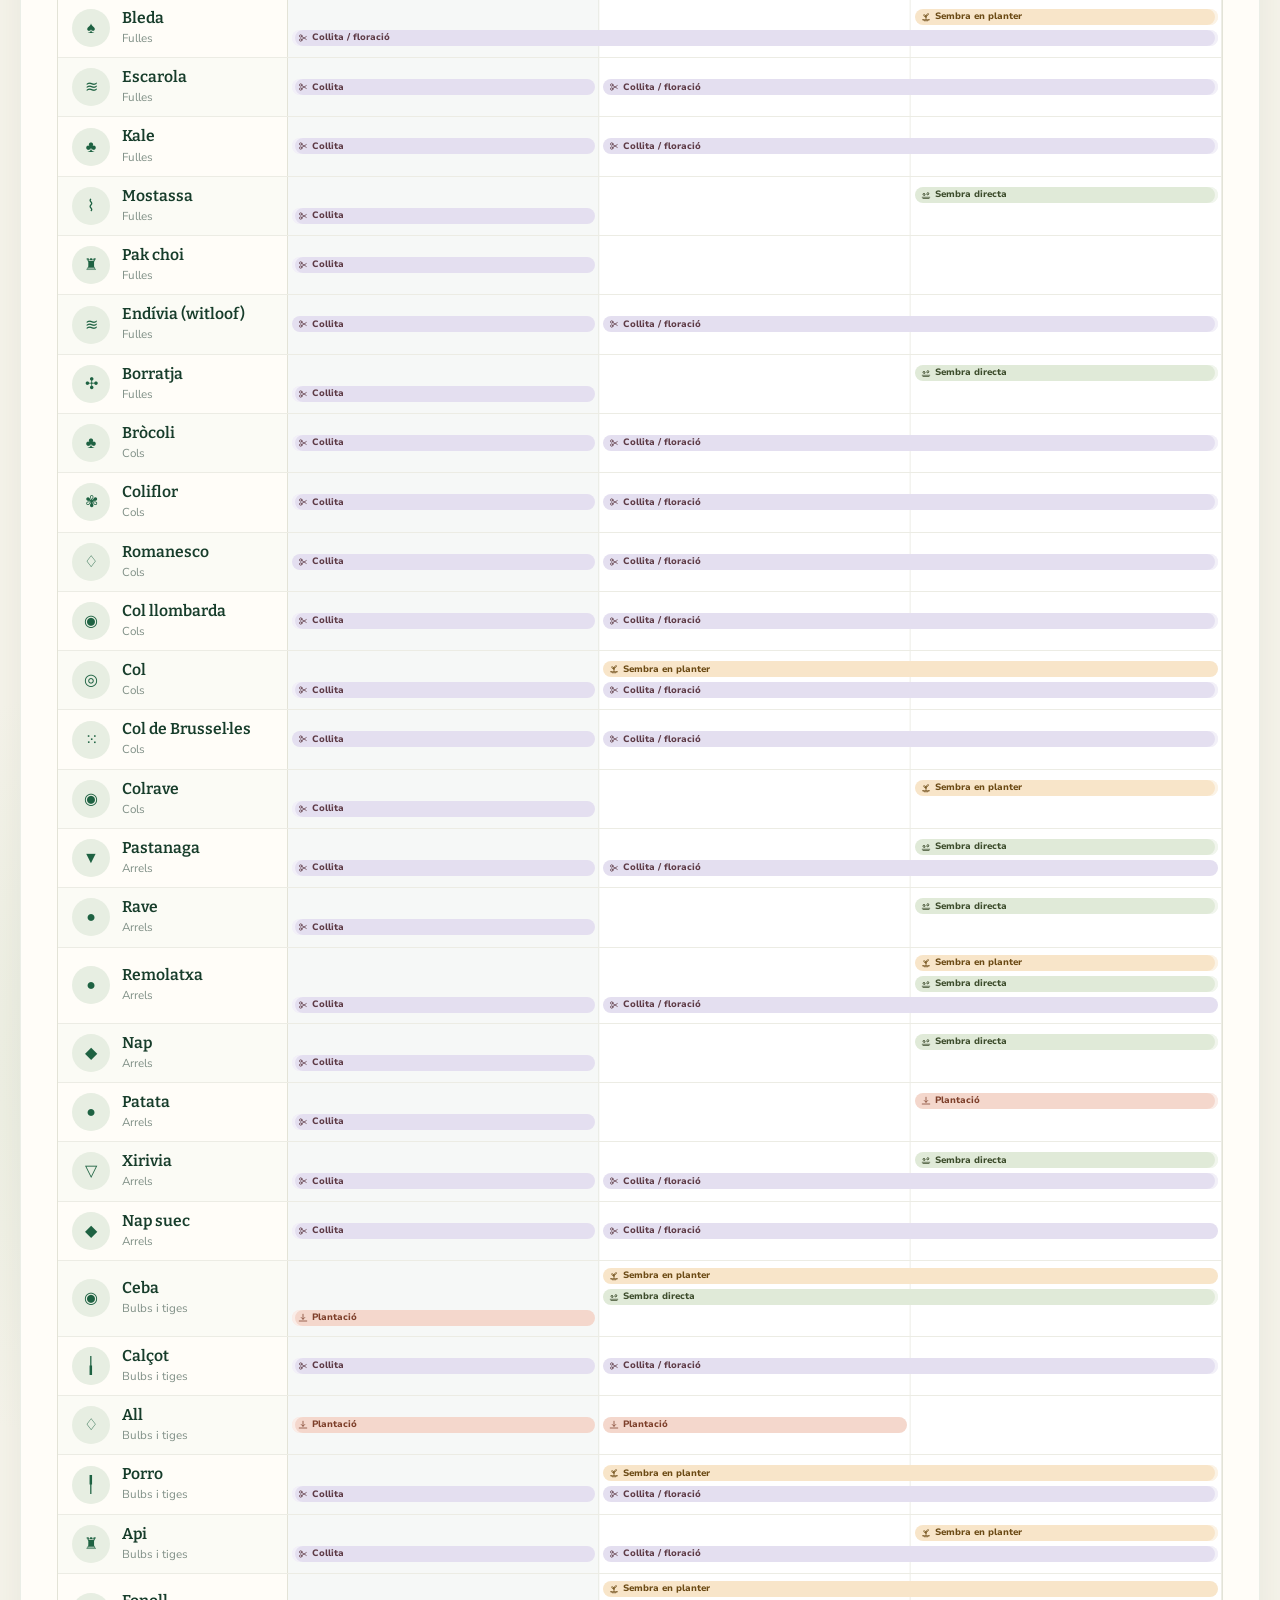
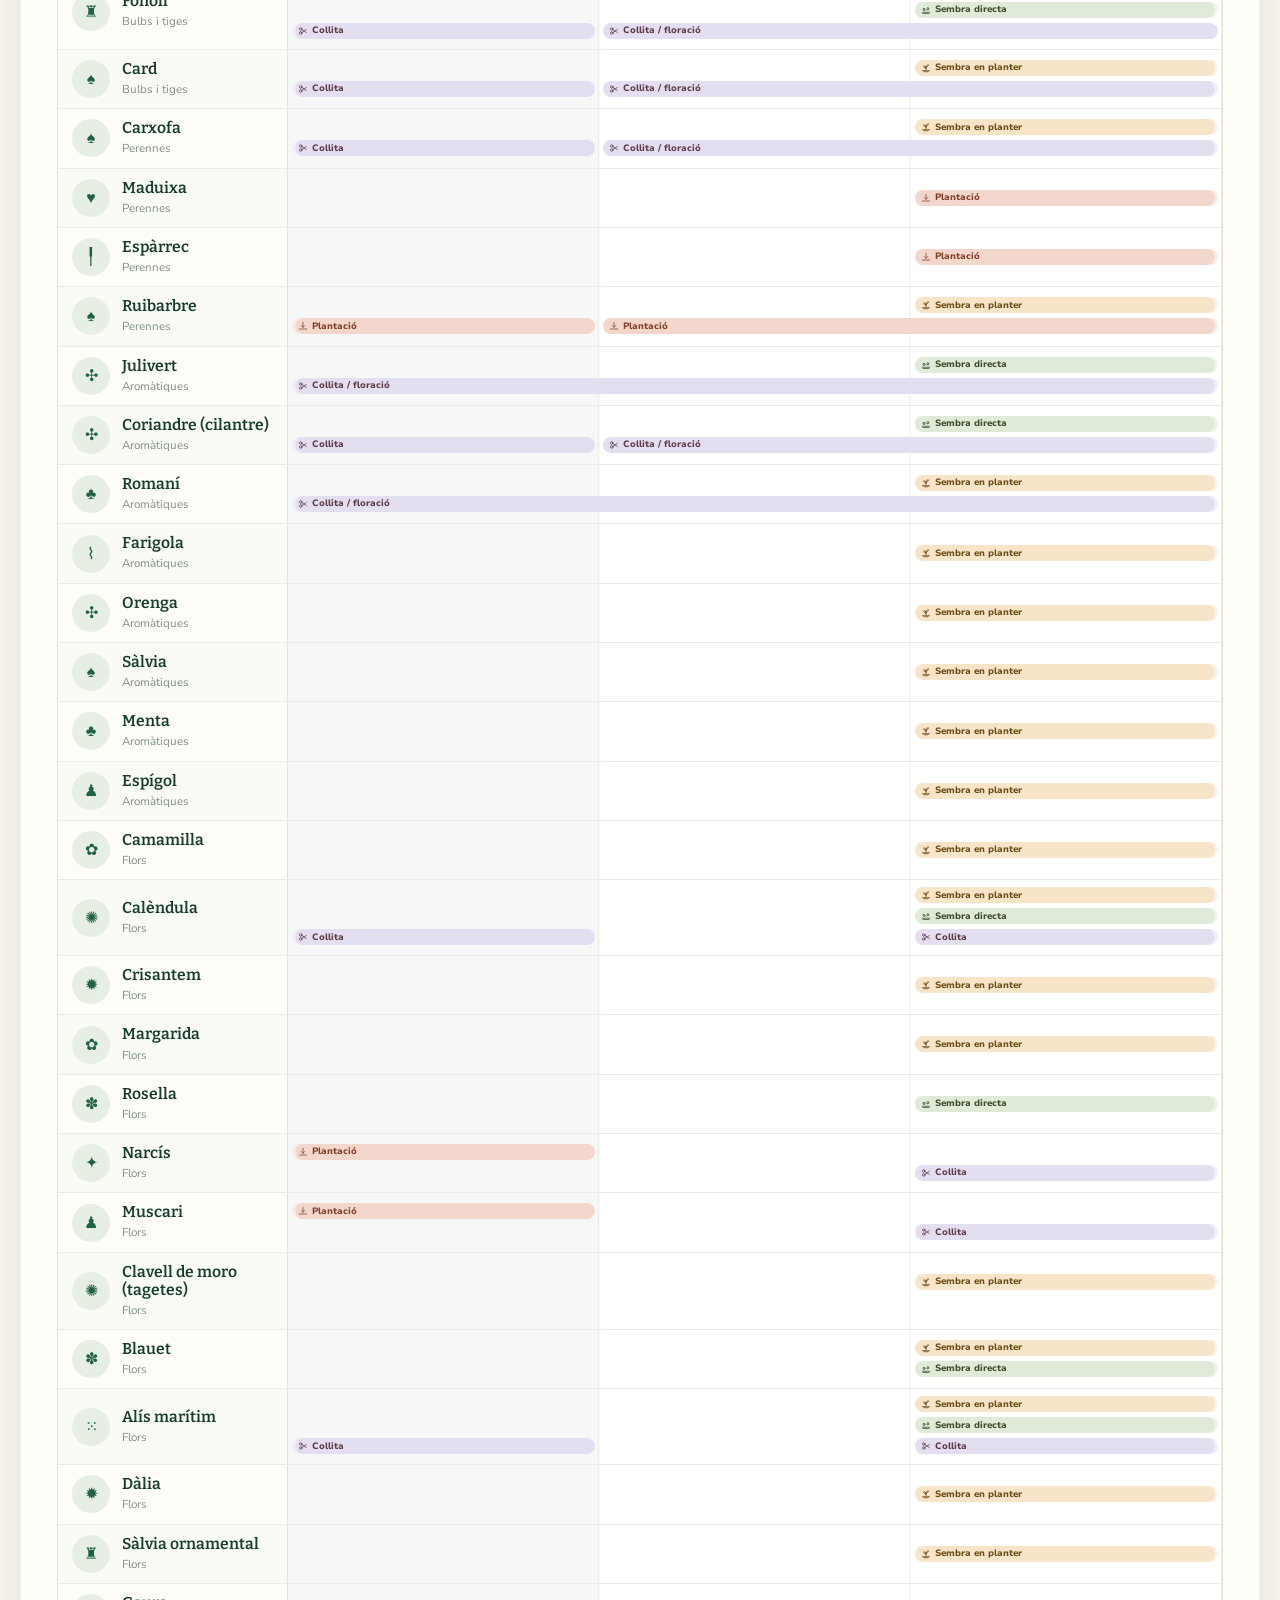
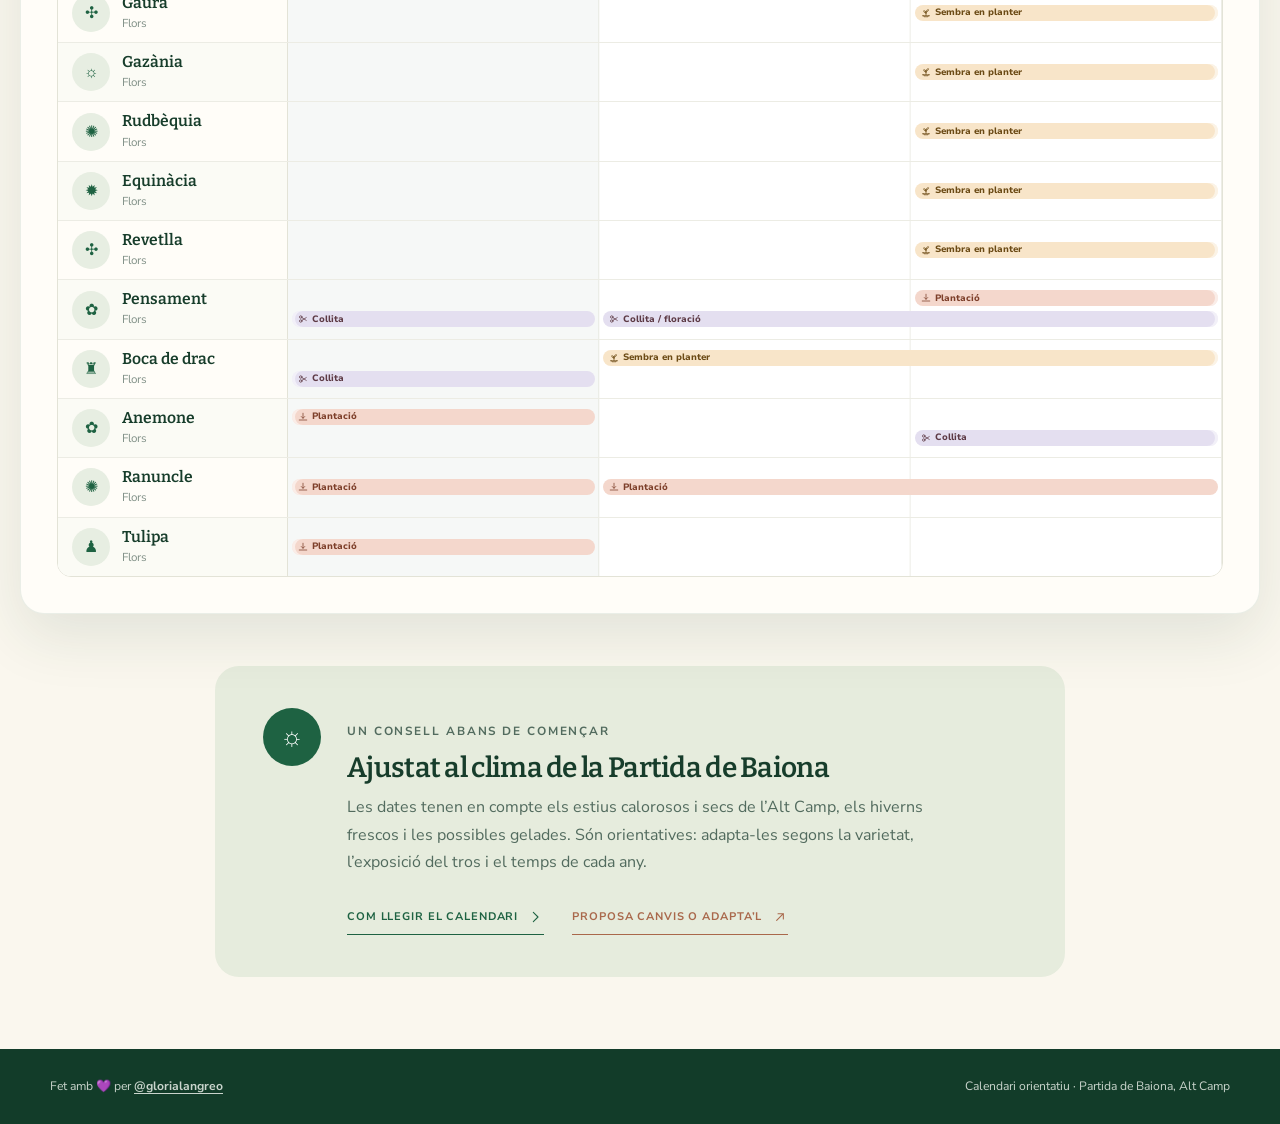
==== commit 0ef6e8a7: "Inset family selector arrow Co-authored-by: Copilot App <223556219+Copilot@users.noreply.github.com>" ====
--- a/arxiu.html
+++ b/arxiu.html
@@ -53,7 +53,7 @@
       href="https://fonts.googleapis.com/css2?family=Bitter:ital,wght@0,600;0,700;1,600&family=Nunito+Sans:wght@400;500;600;700&display=swap"
       rel="stylesheet"
     />
-    <link rel="stylesheet" href="styles.css?v=20260907-42" />
+    <link rel="stylesheet" href="styles.css?v=20260907-43" />
     <link rel="stylesheet" href="theme-original.css?v=20260907-5" />
   </head>
   <body data-theme="original">
--- a/styles.css
+++ b/styles.css
@@ -424,6 +424,7 @@
 }
 
 .category-filter {
+  position: relative;
   display: flex;
   gap: 9px;
   align-items: center;
@@ -432,9 +433,23 @@
   font-weight: 600;
 }
 
+.category-filter::after {
+  position: absolute;
+  top: 50%;
+  right: 15px;
+  width: 7px;
+  height: 7px;
+  pointer-events: none;
+  content: "";
+  border-right: 1.5px solid currentColor;
+  border-bottom: 1.5px solid currentColor;
+  transform: translateY(-68%) rotate(45deg);
+}
+
 .category-filter select {
+  appearance: none;
   min-width: 130px;
-  padding: 0 34px 0 12px;
+  padding: 0 42px 0 12px;
 }
 
 .result-count {
